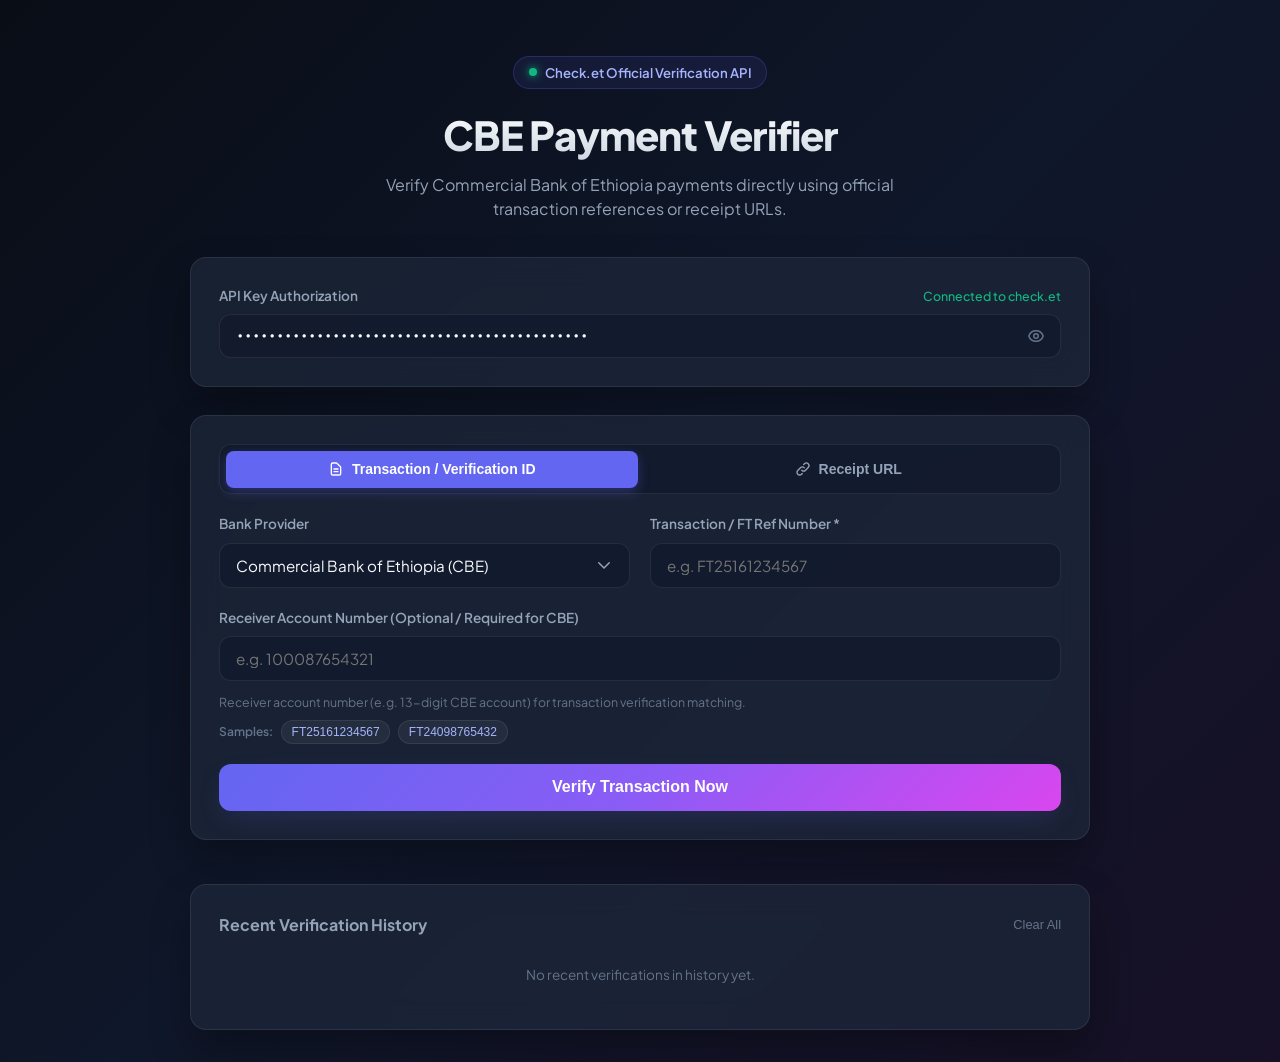
==== index.html @ 71989933 "Add files via upload" ====
<!DOCTYPE html>
<html lang="en">
<head>
  <meta charset="UTF-8">
  <meta name="viewport" content="width=device-width, initial-scale=1.0">
  <title>Check.et Payment Verifier | Commercial Bank of Ethiopia</title>
  <meta name="description" content="Verify Ethiopian Bank payment transactions and receipts using the official Check.et API.">
  <link rel="preconnect" href="https://fonts.googleapis.com">
  <link rel="preconnect" href="https://fonts.gstatic.com" crossorigin>
  <link href="https://fonts.googleapis.com/css2?family=Plus+Jakarta+Sans:wght@300;400;500;600;700;800&family=JetBrains+Mono:wght@400;500;600&display=swap" rel="stylesheet">
  
  <style>
    :root {
      --bg-gradient: linear-gradient(135deg, #090d16 0%, #0f172a 50%, #171026 100%);
      --card-bg: rgba(30, 41, 59, 0.7);
      --card-border: rgba(255, 255, 255, 0.08);
      --card-hover-border: rgba(99, 102, 241, 0.3);
      --text-primary: #f8fafc;
      --text-secondary: #94a3b8;
      --text-muted: #64748b;
      --accent-primary: #6366f1;
      --accent-secondary: #8b5cf6;
      --accent-gradient: linear-gradient(135deg, #6366f1 0%, #8b5cf6 50%, #d946ef 100%);
      --success-bg: rgba(16, 185, 129, 0.12);
      --success-border: rgba(16, 185, 129, 0.3);
      --success-text: #10b981;
      --warning-bg: rgba(245, 158, 11, 0.12);
      --warning-border: rgba(245, 158, 11, 0.3);
      --warning-text: #f59e0b;
      --danger-bg: rgba(239, 68, 68, 0.12);
      --danger-border: rgba(239, 68, 68, 0.3);
      --danger-text: #ef4444;
      --radius-lg: 16px;
      --radius-md: 12px;
      --radius-sm: 8px;
      --shadow-glow: 0 10px 30px -10px rgba(99, 102, 241, 0.25);
    }

    * {
      box-sizing: border-box;
      margin: 0;
      padding: 0;
    }

    body {
      font-family: 'Plus Jakarta Sans', -apple-system, BlinkMacSystemFont, sans-serif;
      background: var(--bg-gradient);
      color: var(--text-primary);
      min-height: 100vh;
      display: flex;
      flex-direction: column;
      align-items: center;
      padding: 2rem 1rem;
      line-height: 1.5;
    }

    .container {
      width: 100%;
      max-width: 900px;
      margin: 0 auto;
      display: flex;
      flex-direction: column;
      gap: 1.75rem;
    }

    /* Header */
    .header {
      text-align: center;
      padding: 1.5rem 0 0.5rem;
    }

    .brand-badge {
      display: inline-flex;
      align-items: center;
      gap: 0.5rem;
      padding: 0.35rem 0.9rem;
      background: rgba(99, 102, 241, 0.1);
      border: 1px solid rgba(99, 102, 241, 0.25);
      border-radius: 9999px;
      font-size: 0.825rem;
      font-weight: 600;
      color: #a5b4fc;
      margin-bottom: 1rem;
    }

    .brand-badge .dot {
      width: 8px;
      height: 8px;
      background: #10b981;
      border-radius: 50%;
      box-shadow: 0 0 8px #10b981;
    }

    .header h1 {
      font-size: 2.5rem;
      font-weight: 800;
      letter-spacing: -0.02em;
      background: linear-gradient(180deg, #ffffff 0%, #cbd5e1 100%);
      -webkit-background-clip: text;
      -webkit-text-fill-color: transparent;
      margin-bottom: 0.5rem;
    }

    .header p {
      color: var(--text-secondary);
      font-size: 1rem;
      max-width: 580px;
      margin: 0 auto;
    }

    /* Cards */
    .glass-card {
      background: var(--card-bg);
      backdrop-filter: blur(16px);
      -webkit-backdrop-filter: blur(16px);
      border: 1px solid var(--card-border);
      border-radius: var(--radius-lg);
      padding: 1.75rem;
      box-shadow: 0 20px 40px rgba(0, 0, 0, 0.3);
      transition: border-color 0.25s ease, box-shadow 0.25s ease;
    }

    /* API Key Config Bar */
    .api-bar {
      display: flex;
      flex-direction: column;
      gap: 0.5rem;
    }

    .api-bar label {
      font-size: 0.85rem;
      font-weight: 600;
      color: var(--text-secondary);
      display: flex;
      justify-content: space-between;
      align-items: center;
    }

    .input-wrapper {
      position: relative;
      display: flex;
      align-items: center;
    }

    .input-wrapper input {
      width: 100%;
      background: rgba(15, 23, 42, 0.6);
      border: 1px solid var(--card-border);
      border-radius: var(--radius-md);
      padding: 0.75rem 1rem;
      padding-right: 2.75rem;
      color: var(--text-primary);
      font-family: 'JetBrains Mono', monospace;
      font-size: 0.875rem;
      outline: none;
      transition: all 0.2s ease;
    }

    .input-wrapper input:focus {
      border-color: var(--accent-primary);
      box-shadow: 0 0 0 3px rgba(99, 102, 241, 0.15);
    }

    .toggle-btn {
      position: absolute;
      right: 0.75rem;
      background: none;
      border: none;
      color: var(--text-muted);
      cursor: pointer;
      padding: 0.25rem;
      display: flex;
      align-items: center;
      justify-content: center;
      transition: color 0.2s ease;
    }

    .toggle-btn:hover {
      color: var(--text-primary);
    }

    /* Tabs */
    .tabs-nav {
      display: flex;
      background: rgba(15, 23, 42, 0.6);
      padding: 0.35rem;
      border-radius: var(--radius-md);
      border: 1px solid var(--card-border);
      gap: 0.25rem;
      margin-bottom: 1.25rem;
    }

    .tab-btn {
      flex: 1;
      padding: 0.65rem 1rem;
      border: none;
      background: transparent;
      color: var(--text-secondary);
      font-weight: 600;
      font-size: 0.875rem;
      border-radius: var(--radius-sm);
      cursor: pointer;
      transition: all 0.2s ease;
      display: flex;
      align-items: center;
      justify-content: center;
      gap: 0.5rem;
    }

    .tab-btn.active {
      background: var(--accent-primary);
      color: #ffffff;
      box-shadow: 0 4px 12px rgba(99, 102, 241, 0.3);
    }

    /* Form Inputs */
    .form-grid {
      display: grid;
      grid-template-columns: 1fr 1fr;
      gap: 1.25rem;
    }

    @media (max-width: 640px) {
      .form-grid {
        grid-template-columns: 1fr;
      }
    }

    .form-group {
      display: flex;
      flex-direction: column;
      gap: 0.5rem;
    }

    .form-group.full-width {
      grid-column: 1 / -1;
    }

    .form-group label {
      font-size: 0.85rem;
      font-weight: 600;
      color: var(--text-secondary);
    }

    .form-control {
      width: 100%;
      background: rgba(15, 23, 42, 0.6);
      border: 1px solid var(--card-border);
      border-radius: var(--radius-md);
      padding: 0.75rem 1rem;
      color: var(--text-primary);
      font-family: inherit;
      font-size: 0.95rem;
      outline: none;
      transition: all 0.2s ease;
    }

    .form-control:focus {
      border-color: var(--accent-primary);
      box-shadow: 0 0 0 3px rgba(99, 102, 241, 0.15);
    }

    select.form-control {
      appearance: none;
      background-image: url("data:image/svg+xml,%3Csvg xmlns='http://www.w3.org/2000/svg' fill='none' viewBox='0 0 24 24' stroke='%2394a3b8'%3E%3Cpath stroke-linecap='round' stroke-linejoin='round' stroke-width='2' d='M19 9l-7 7-7-7'%3E%3C/path%3E%3C/svg%3E");
      background-repeat: no-repeat;
      background-position: right 1rem center;
      background-size: 1.1rem;
      padding-right: 2.5rem;
    }

    .hint-text {
      font-size: 0.775rem;
      color: var(--text-muted);
      margin-top: 0.25rem;
    }

    .quick-samples {
      display: flex;
      align-items: center;
      gap: 0.5rem;
      margin-top: 0.5rem;
      flex-wrap: wrap;
    }

    .sample-chip {
      font-size: 0.75rem;
      padding: 0.25rem 0.6rem;
      background: rgba(255, 255, 255, 0.05);
      border: 1px solid var(--card-border);
      border-radius: 9999px;
      color: #a5b4fc;
      cursor: pointer;
      transition: all 0.2s ease;
    }

    .sample-chip:hover {
      background: rgba(99, 102, 241, 0.2);
      border-color: rgba(99, 102, 241, 0.4);
    }

    /* Primary Button */
    .btn-submit {
      margin-top: 1.25rem;
      width: 100%;
      padding: 0.9rem 1.5rem;
      background: var(--accent-gradient);
      border: none;
      border-radius: var(--radius-md);
      color: #ffffff;
      font-weight: 700;
      font-size: 1rem;
      cursor: pointer;
      box-shadow: var(--shadow-glow);
      transition: all 0.25s ease;
      display: flex;
      align-items: center;
      justify-content: center;
      gap: 0.6rem;
    }

    .btn-submit:hover {
      transform: translateY(-2px);
      box-shadow: 0 12px 35px -5px rgba(99, 102, 241, 0.4);
    }

    .btn-submit:active {
      transform: translateY(0);
    }

    .btn-submit:disabled {
      opacity: 0.6;
      cursor: not-allowed;
      transform: none;
    }

    /* Result Section */
    .result-section {
      display: none;
      animation: fadeIn 0.3s ease;
    }

    @keyframes fadeIn {
      from { opacity: 0; transform: translateY(10px); }
      to { opacity: 1; transform: translateY(0); }
    }

    .receipt-header {
      display: flex;
      justify-content: space-between;
      align-items: flex-start;
      padding-bottom: 1.25rem;
      border-bottom: 1px dashed var(--card-border);
      margin-bottom: 1.25rem;
    }

    .bank-info {
      display: flex;
      align-items: center;
      gap: 0.75rem;
    }

    .bank-icon {
      width: 44px;
      height: 44px;
      background: linear-gradient(135deg, #4f46e5, #7c3aed);
      border-radius: 12px;
      display: flex;
      align-items: center;
      justify-content: center;
      font-weight: 800;
      font-size: 1.1rem;
      color: #fff;
    }

    .bank-details h3 {
      font-size: 1.15rem;
      font-weight: 700;
      color: #fff;
    }

    .bank-details p {
      font-size: 0.8rem;
      color: var(--text-muted);
      font-family: 'JetBrains Mono', monospace;
    }

    .status-badge {
      display: inline-flex;
      align-items: center;
      gap: 0.4rem;
      padding: 0.4rem 0.85rem;
      border-radius: 9999px;
      font-size: 0.825rem;
      font-weight: 700;
      text-transform: uppercase;
      letter-spacing: 0.04em;
    }

    .status-badge.verified {
      background: var(--success-bg);
      border: 1px solid var(--success-border);
      color: var(--success-text);
    }

    .status-badge.duplicate {
      background: var(--warning-bg);
      border: 1px solid var(--warning-border);
      color: var(--warning-text);
    }

    .status-badge.failed {
      background: var(--danger-bg);
      border: 1px solid var(--danger-border);
      color: var(--danger-text);
    }

    .amount-display {
      background: rgba(15, 23, 42, 0.5);
      border: 1px solid var(--card-border);
      border-radius: var(--radius-md);
      padding: 1.25rem;
      text-align: center;
      margin-bottom: 1.5rem;
    }

    .amount-display label {
      font-size: 0.8rem;
      color: var(--text-muted);
      text-transform: uppercase;
      letter-spacing: 0.05em;
      font-weight: 600;
    }

    .amount-val {
      font-size: 2.4rem;
      font-weight: 800;
      color: #10b981;
      margin-top: 0.25rem;
    }

    .amount-val span {
      font-size: 1.2rem;
      font-weight: 600;
      color: var(--text-secondary);
      margin-left: 0.25rem;
    }

    /* Details Grid */
    .details-grid {
      display: grid;
      grid-template-columns: 1fr 1fr;
      gap: 1rem;
      margin-bottom: 1.5rem;
    }

    @media (max-width: 600px) {
      .details-grid {
        grid-template-columns: 1fr;
      }
    }

    .detail-item {
      background: rgba(15, 23, 42, 0.3);
      border: 1px solid rgba(255, 255, 255, 0.04);
      border-radius: var(--radius-sm);
      padding: 0.85rem;
    }

    .detail-item .label {
      font-size: 0.775rem;
      color: var(--text-muted);
      font-weight: 600;
      text-transform: uppercase;
      letter-spacing: 0.03em;

    }

    .detail-item .value {
      font-size: 0.95rem;
      font-weight: 600;
      color: var(--text-primary);
      margin-top: 0.2rem;
      word-break: break-all;
    }

    .detail-item .sub-value {
      font-size: 0.8rem;
      color: var(--text-secondary);
      font-family: 'JetBrains Mono', monospace;
    }

    /* Action bar for results */
    .result-actions {
      display: flex;
      gap: 0.75rem;
      flex-wrap: wrap;
    }

    .btn-secondary {
      flex: 1;
      padding: 0.65rem 1rem;
      background: rgba(255, 255, 255, 0.05);
      border: 1px solid var(--card-border);
      border-radius: var(--radius-md);
      color: var(--text-primary);
      font-weight: 600;
      font-size: 0.875rem;
      cursor: pointer;
      transition: all 0.2s ease;
      display: flex;
      align-items: center;
      justify-content: center;
      gap: 0.4rem;
    }

    .btn-secondary:hover {
      background: rgba(255, 255, 255, 0.1);
      border-color: rgba(255, 255, 255, 0.2);
    }

    /* JSON Drawer */
    .json-box {
      margin-top: 1rem;
      background: #090d16;
      border: 1px solid var(--card-border);
      border-radius: var(--radius-md);
      padding: 1rem;
      font-family: 'JetBrains Mono', monospace;
      font-size: 0.8rem;
      color: #38bdf8;
      max-height: 250px;
      overflow-y: auto;
      display: none;
    }

    /* Loading Spinner */
    .spinner {
      width: 20px;
      height: 20px;
      border: 3px solid rgba(255, 255, 255, 0.3);
      border-radius: 50%;
      border-top-color: #fff;
      animation: spin 0.8s linear infinite;
    }

    @keyframes spin {
      to { transform: rotate(360deg); }
    }

    /* History section */
    .history-section {
      margin-top: 1rem;
    }

    .history-title {
      font-size: 1rem;
      font-weight: 700;
      color: var(--text-secondary);
      margin-bottom: 0.75rem;
      display: flex;
      justify-content: space-between;
      align-items: center;
    }

    .history-list {
      display: flex;
      flex-direction: column;
      gap: 0.5rem;
    }

    .history-item {
      display: flex;
      justify-content: space-between;
      align-items: center;
      background: rgba(15, 23, 42, 0.4);
      border: 1px solid var(--card-border);
      border-radius: var(--radius-md);
      padding: 0.75rem 1rem;
      cursor: pointer;
      transition: all 0.2s ease;
    }

    .history-item:hover {
      background: rgba(30, 41, 59, 0.8);
      border-color: var(--card-hover-border);
    }

    .history-meta {
      display: flex;
      flex-direction: column;
    }

    .history-id {
      font-weight: 700;
      font-size: 0.9rem;
      color: var(--text-primary);
    }

    .history-sub {
      font-size: 0.75rem;
      color: var(--text-muted);
    }

    .history-amount {
      font-weight: 700;
      font-size: 0.95rem;
      color: #10b981;
    }

    /* Toast */
    .toast {
      position: fixed;
      bottom: 2rem;
      right: 2rem;
      background: #1e293b;
      border: 1px solid var(--accent-primary);
      color: #fff;
      padding: 0.85rem 1.25rem;
      border-radius: var(--radius-md);
      box-shadow: 0 10px 30px rgba(0,0,0,0.5);
      font-size: 0.875rem;
      font-weight: 600;
      z-index: 1000;
      display: none;
      animation: slideUp 0.3s ease;
    }

    @keyframes slideUp {
      from { opacity: 0; transform: translateY(20px); }
      to { opacity: 1; transform: translateY(0); }
    }
  </style>
</head>
<body>

  <div class="container">
    
    <!-- Header -->
    <header class="header">
      <div class="brand-badge">
        <span class="dot"></span> Check.et Official Verification API
      </div>
      <h1>CBE Payment Verifier</h1>
      <p>Verify Commercial Bank of Ethiopia payments directly using official transaction references or receipt URLs.</p>
    </header>

    <!-- API Config Card -->
    <div class="glass-card">
      <div class="api-bar">
        <label for="apiKeyInput">
          <span>API Key Authorization</span>
          <span style="color: #10b981; font-weight: 500; font-size: 0.775rem;">Connected to check.et</span>
        </label>
        <div class="input-wrapper">
          <input type="password" id="apiKeyInput" value="chk_WCKdCOPQXmDq69f31fTdWJHJl5TujRZKqvzHLqxQ" placeholder="chk_..." autocomplete="off">
          <button type="button" class="toggle-btn" id="toggleApiKey" title="Toggle visibility">
            <svg width="18" height="18" fill="none" stroke="currentColor" viewBox="0 0 24 24">
              <path stroke-linecap="round" stroke-linejoin="round" stroke-width="2" d="M15 12a3 3 0 11-6 0 3 3 0 016 0z" />
              <path stroke-linecap="round" stroke-linejoin="round" stroke-width="2" d="M2.458 12C3.732 7.943 7.523 5 12 5c4.478 0 8.268 2.943 9.542 7-1.274 4.057-5.064 7-9.542 7-4.477 0-8.268-2.943-9.542-7z" />
            </svg>
          </button>
        </div>
      </div>
    </div>

    <!-- Main Form Card -->
    <div class="glass-card">
      <!-- Tabs -->
      <div class="tabs-nav">
        <button type="button" class="tab-btn active" id="tabTxn" onclick="switchTab('txn')">
          <svg width="16" height="16" fill="none" stroke="currentColor" viewBox="0 0 24 24"><path stroke-linecap="round" stroke-linejoin="round" stroke-width="2" d="M9 12h6m-6 4h6m2 5H7a2 2 0 01-2-2V5a2 2 0 012-2h5.586a1 1 0 01.707.293l5.414 5.414a1 1 0 01.293.707V19a2 2 0 01-2 2z"/></svg>
          Transaction / Verification ID
        </button>
        <button type="button" class="tab-btn" id="tabUrl" onclick="switchTab('url')">
          <svg width="16" height="16" fill="none" stroke="currentColor" viewBox="0 0 24 24"><path stroke-linecap="round" stroke-linejoin="round" stroke-width="2" d="M13.828 10.172a4 4 0 00-5.656 0l-4 4a4 4 0 105.656 5.656l1.102-1.101m-.758-4.899a4 4 0 005.656 0l4-4a4 4 0 00-5.656-5.656l-1.1 1.1"/></svg>
          Receipt URL
        </button>
      </div>

      <form id="verifyForm" onsubmit="handleVerify(event)">
        <div class="form-grid">
          
          <!-- Bank Select -->
          <div class="form-group">
            <label for="bankSelect">Bank Provider</label>
            <select id="bankSelect" class="form-control">
              <option value="cbe" selected>Commercial Bank of Ethiopia (CBE)</option>
              <option value="amhara">Amhara Bank</option>
              <option value="telebirr">Telebirr</option>
              <option value="dashen">Dashen Bank</option>
              <option value="awash">Awash Bank</option>
              <option value="boa">Bank of Abyssinia (BOA)</option>
              <option value="zemen">Zemen Bank</option>
              <option value="cbebirr">CBE Birr</option>
              <option value="mpesa">M-Pesa Ethiopia</option>
              <option value="siinqee">Siinqee Bank</option>
            </select>
          </div>

          <!-- Transaction Number Input (for Txn Mode) -->
          <div id="txnFieldsGroup" class="form-group">
            <label for="txnInput">Transaction / FT Ref Number *</label>
            <input type="text" id="txnInput" class="form-control" placeholder="e.g. FT25161234567" required>
          </div>

          <!-- Receipt URL Input (for URL Mode) -->
          <div id="urlFieldsGroup" class="form-group" style="display: none;">
            <label for="urlInput">Receipt URL *</label>
            <input type="url" id="urlInput" class="form-control" placeholder="https://cbe.com.et/receipt/...">
            <div class="hint-text">Paste the full receipt web URL shared from mobile banking app.</div>
          </div>

          <!-- Receiver Account Input (Available for both Txn and URL modes) -->
          <div class="form-group full-width">
            <label for="accountInput">Receiver Account Number (Optional / Required for CBE)</label>
            <input type="text" id="accountInput" class="form-control" placeholder="e.g. 100087654321">
            <div class="hint-text">Receiver account number (e.g. 13-digit CBE account) for transaction verification matching.</div>
          </div>

        </div>

        <!-- Sample Loaders -->
        <div class="quick-samples">
          <span style="font-size:0.75rem; color: var(--text-muted); font-weight: 600;">Samples:</span>
          <button type="button" class="sample-chip" onclick="fillSample('FT25161234567', '1000876543218')">FT25161234567</button>
          <button type="button" class="sample-chip" onclick="fillSample('FT24098765432', '1000123456789')">FT24098765432</button>
        </div>

        <!-- Submit Button -->
        <button type="submit" class="btn-submit" id="btnSubmit">
          <span id="btnText">Verify Transaction Now</span>
          <div class="spinner" id="btnSpinner" style="display: none;"></div>
        </button>
      </form>
    </div>

    <!-- Results Section -->
    <div class="glass-card result-section" id="resultCard">
      <div class="receipt-header">
        <div class="bank-info">
          <div class="bank-icon" id="resBankIcon">CBE</div>
          <div class="bank-details">
            <h3 id="resBankName">Commercial Bank of Ethiopia</h3>
            <p id="resTxnId">Ref: FT25161234567</p>
          </div>
        </div>
        <div class="status-badge verified" id="resStatusBadge">
          ✓ Verified
        </div>
      </div>

      <!-- Amount Banner -->
      <div class="amount-display">
        <label>Total Verified Amount</label>
        <div class="amount-val" id="resAmount">1,350.00 <span>ETB</span></div>
      </div>

      <!-- Detail Grid -->
      <div class="details-grid">
        <div class="detail-item">
          <div class="label">Payer Details</div>
          <div class="value" id="resPayerName">Hayat Ahmed</div>
          <div class="sub-value" id="resPayerAcc">Acc: 100012345678</div>
        </div>

        <div class="detail-item">
          <div class="label">Receiver Details</div>
          <div class="value" id="resReceiverName">Abebe Bekele</div>
          <div class="sub-value" id="resReceiverAcc">Acc: 100087654321</div>
        </div>

        <div class="detail-item">
          <div class="label">Transaction Date</div>
          <div class="value" id="resDate">June 10, 2025 - 02:30 PM</div>
          <div class="sub-value" id="resMethod">Method: Official API</div>
        </div>

        <div class="detail-item">
          <div class="label">Description / Note</div>
          <div class="value" id="resDescription">Payment for invoice #1042</div>
        </div>
      </div>

      <!-- Actions -->
      <div class="result-actions">
        <button type="button" class="btn-secondary" onclick="copyReceiptSummary()">
          <svg width="16" height="16" fill="none" stroke="currentColor" viewBox="0 0 24 24"><path stroke-linecap="round" stroke-linejoin="round" stroke-width="2" d="M8 16H6a2 2 0 01-2-2V6a2 2 0 012-2h8a2 2 0 012 2v2m-6 12h8a2 2 0 002-2v-8a2 2 0 00-2-2h-8a2 2 0 00-2 2v8a2 2 0 002 2z"/></svg>
          Copy Summary
        </button>
        <button type="button" class="btn-secondary" onclick="toggleJsonView()">
          <svg width="16" height="16" fill="none" stroke="currentColor" viewBox="0 0 24 24"><path stroke-linecap="round" stroke-linejoin="round" stroke-width="2" d="M10 20l4-16m4 4l4 4-4 4M6 16l-4-4 4-4"/></svg>
          View Raw JSON
        </button>
        <button type="button" class="btn-secondary" onclick="window.print()">
          <svg width="16" height="16" fill="none" stroke="currentColor" viewBox="0 0 24 24"><path stroke-linecap="round" stroke-linejoin="round" stroke-width="2" d="M17 17h2a2 2 0 002-2v-4a2 2 0 00-2-2H5a2 2 0 00-2 2v4a2 2 0 002 2h2m2 4h6a2 2 0 002-2v-4a2 2 0 00-2-2H9a2 2 0 00-2 2v4a2 2 0 002 2zm8-12V5a2 2 0 00-2-2H9a2 2 0 00-2 2v4h10z"/></svg>
          Print Receipt
        </button>
      </div>

      <!-- Raw JSON Box -->
      <pre class="json-box" id="jsonBox"></pre>
    </div>

    <!-- Verification History Card -->
    <div class="glass-card history-section" id="historyCard">
      <div class="history-title">
        <span>Recent Verification History</span>
        <button type="button" style="background:none; border:none; color:var(--text-muted); cursor:pointer; font-size:0.8rem;" onclick="clearHistory()">Clear All</button>
      </div>
      <div class="history-list" id="historyList">
        <div style="font-size:0.85rem; color:var(--text-muted); text-align:center; padding:1rem 0;">No recent verifications in history yet.</div>
      </div>
    </div>

  </div>

  <div class="toast" id="toast">Notification text</div>

  <script>
    let activeTab = 'txn';
    let currentResponseData = null;
    let verificationHistory = JSON.parse(localStorage.getItem('check_et_history') || '[]');

    // Initialize UI
    document.addEventListener('DOMContentLoaded', () => {
      renderHistory();
      
      // API Key Toggle
      const apiKeyInput = document.getElementById('apiKeyInput');
      const toggleApiKey = document.getElementById('toggleApiKey');
      toggleApiKey.addEventListener('click', () => {
        if (apiKeyInput.type === 'password') {
          apiKeyInput.type = 'text';
        } else {
          apiKeyInput.type = 'password';
        }
      });
    });

    function switchTab(tab) {
      activeTab = tab;
      const tabTxn = document.getElementById('tabTxn');
      const tabUrl = document.getElementById('tabUrl');
      const txnGroup = document.getElementById('txnFieldsGroup');
      const urlGroup = document.getElementById('urlFieldsGroup');
      const txnInput = document.getElementById('txnInput');
      const urlInput = document.getElementById('urlInput');

      if (tab === 'txn') {
        tabTxn.classList.add('active');
        tabUrl.classList.remove('active');
        txnGroup.style.display = 'flex';
        urlGroup.style.display = 'none';
        txnInput.required = true;
        urlInput.required = false;
      } else {
        tabUrl.classList.add('active');
        tabTxn.classList.remove('active');
        txnGroup.style.display = 'none';
        urlGroup.style.display = 'flex';
        txnInput.required = false;
        urlInput.required = true;
      }
    }

    function fillSample(ftNumber, accNumber) {
      switchTab('txn');
      document.getElementById('txnInput').value = ftNumber;
      if (accNumber) {
        document.getElementById('accountInput').value = accNumber;
      }
      showToast('Sample data pre-filled!');
    }

    async function handleVerify(e) {
      e.preventDefault();

      const apiKey = document.getElementById('apiKeyInput').value.trim();
      const bank = document.getElementById('bankSelect').value;
      const accNum = document.getElementById('accountInput').value.trim();
      
      if (!apiKey) {
        showToast('Please enter your Check.et API Key!');
        return;
      }

      // Build payload based on active tab
      const payload = { bank };

      if (activeTab === 'txn') {
        const txnNum = document.getElementById('txnInput').value.trim();
        if (!txnNum) {
          showToast('Please enter a Transaction Number / FT Ref!');
          return;
        }
        payload.transaction_number = txnNum;
      } else {
        const receiptUrl = document.getElementById('urlInput').value.trim();
        if (!receiptUrl) {
          showToast('Please enter a valid Receipt URL!');
          return;
        }
        payload.receipt_url = receiptUrl;
      }

      // Receiver account option passed for both Txn and Receipt URL modes
      if (accNum) {
        payload.account_number = accNum;
      }

      setLoading(true);

      // Endpoint: Use local python proxy /api/verify if running on http server, or direct API if file://
      const endpoint = window.location.protocol.startsWith('http') 
        ? '/api/verify' 
        : 'https://api.check.et/api/v1/verify';

      try {
        const response = await fetch(endpoint, {
          method: 'POST',
          headers: {
            'Authorization': `Bearer ${apiKey}`,
            'Content-Type': 'application/json'
          },
          body: JSON.stringify(payload)
        });

        const data = await response.json();
        currentResponseData = data;

        if (response.ok && data.success !== false) {
          displayResult(data);
          saveToHistory(data, payload);
          showToast('Verification Successful!');
        } else {
          handleApiError(data, response.status);
        }

      } catch (err) {
        console.error('Fetch Error:', err);
        // Display graceful error state or fallback preview if network/CORS blocks client request directly
        handleNetworkError(err, payload);
      } finally {
        setLoading(false);
      }
    }

    function displayResult(res) {
      const card = document.getElementById('resultCard');
      card.style.display = 'block';

      const data = res.data || {};
      const receipt = data.receipt || {};

      // Bank Name
      const bankNames = {
        cbe: 'Commercial Bank of Ethiopia',
        amhara: 'Amhara Bank',
        telebirr: 'Telebirr',
        dashen: 'Dashen Bank',
        awash: 'Awash Bank',
        boa: 'Bank of Abyssinia',
        zemen: 'Zemen Bank',
        cbebirr: 'CBE Birr',
        mpesa: 'M-Pesa Ethiopia',
        siinqee: 'Siinqee Bank'
      };

      const bankKey = data.bank || document.getElementById('bankSelect').value;
      document.getElementById('resBankName').textContent = data.bank_name || bankNames[bankKey] || 'Bank Payment';
      document.getElementById('resBankIcon').textContent = bankKey.toUpperCase().slice(0, 3);
      
      const txnId = data.verification_id || data.transaction_number || receipt.transaction_number || 'N/A';
      document.getElementById('resTxnId').textContent = `Ref: ${txnId}`;

      // Status Badge
      const badge = document.getElementById('resStatusBadge');
      if (res.duplicate) {
        badge.className = 'status-badge duplicate';
        badge.textContent = '⚠ Duplicate Payment';
      } else if (res.exists === false || receipt.status === 'failed') {
        badge.className = 'status-badge failed';
        badge.textContent = '✕ Unverified / Failed';
      } else {
        badge.className = 'status-badge verified';
        badge.textContent = '✓ Verified & Completed';
      }

      // Amount
      const amt = receipt.amount !== undefined ? Number(receipt.amount).toLocaleString('en-US', { minimumFractionDigits: 2 }) : '0.00';
      const currency = receipt.currency || 'ETB';
      document.getElementById('resAmount').innerHTML = `${amt} <span>${currency}</span>`;

      // Details
      document.getElementById('resPayerName').textContent = receipt.payer_name || 'N/A';
      document.getElementById('resPayerAcc').textContent = receipt.payer_account ? `Acc: ${receipt.payer_account}` : 'Acc: N/A';

      document.getElementById('resReceiverName').textContent = receipt.receiver_name || 'N/A';
      document.getElementById('resReceiverAcc').textContent = receipt.receiver_account ? `Acc: ${receipt.receiver_account}` : 'Acc: N/A';

      const txDate = receipt.transaction_date ? new Date(receipt.transaction_date).toLocaleString('en-US', {
        dateStyle: 'medium',
        timeStyle: 'short'
      }) : 'N/A';
      document.getElementById('resDate').textContent = txDate;
      document.getElementById('resMethod').textContent = `Method: ${data.verification_method || 'Official API'}`;

      document.getElementById('resDescription').textContent = receipt.description || 'No payment note attached';

      // JSON
      document.getElementById('jsonBox').textContent = JSON.stringify(res, null, 2);

      // Scroll into view smooth
      card.scrollIntoView({ behavior: 'smooth', block: 'nearest' });
    }

    function handleApiError(data, status) {
      const card = document.getElementById('resultCard');
      card.style.display = 'block';

      const bankNames = {
        cbe: 'Commercial Bank of Ethiopia',
        amhara: 'Amhara Bank',
        telebirr: 'Telebirr',
        dashen: 'Dashen Bank',
        awash: 'Awash Bank',
        boa: 'Bank of Abyssinia',
        zemen: 'Zemen Bank',
        cbebirr: 'CBE Birr',
        mpesa: 'M-Pesa Ethiopia',
        siinqee: 'Siinqee Bank'
      };
      const bankKey = document.getElementById('bankSelect').value;
      document.getElementById('resBankName').textContent = bankNames[bankKey] || 'Bank Payment';
      document.getElementById('resBankIcon').textContent = bankKey.toUpperCase().slice(0, 3);

      const badge = document.getElementById('resStatusBadge');
      badge.className = 'status-badge failed';
      badge.textContent = `✕ Error (${status})`;

      document.getElementById('resAmount').innerHTML = `0.00 <span>ETB</span>`;
      document.getElementById('resTxnId').textContent = `Status Code: ${status}`;
      document.getElementById('resPayerName').textContent = data.message || 'Verification Failed';
      document.getElementById('resPayerAcc').textContent = 'Please verify the transaction ID or API Key.';

      document.getElementById('jsonBox').textContent = JSON.stringify(data, null, 2);
      showToast(`Verification Failed: ${data.message || 'Invalid Request'}`);
    }

    function handleNetworkError(err, payload) {
      showToast('API Request Error or CORS limitation.');

      const bankNames = {
        cbe: 'Commercial Bank of Ethiopia',
        amhara: 'Amhara Bank',
        telebirr: 'Telebirr',
        dashen: 'Dashen Bank',
        awash: 'Awash Bank',
        boa: 'Bank of Abyssinia',
        zemen: 'Zemen Bank',
        cbebirr: 'CBE Birr',
        mpesa: 'M-Pesa Ethiopia',
        siinqee: 'Siinqee Bank'
      };

      // Mock structure display for user clarity if CORS blocks browser directly
      const mockResult = {
        success: false,
        exists: false,
        message: err.message || "Failed to fetch from Check.et API (Possible CORS or Network Issue).",
        data: {
          bank: payload.bank,
          bank_name: bankNames[payload.bank] || "Bank Payment",
          transaction_number: payload.transaction_number || "N/A",
          receipt: {
            status: "error",
            amount: 0,
            currency: "ETB",
            description: "Direct client-side request was blocked or failed. Consider proxying through a backend if browser CORS is active."
          }
        }
      };

      displayResult(mockResult);
    }

    function setLoading(isLoading) {
      const btn = document.getElementById('btnSubmit');
      const text = document.getElementById('btnText');
      const spinner = document.getElementById('btnSpinner');

      if (isLoading) {
        btn.disabled = true;
        text.textContent = 'Verifying with Check.et...';
        spinner.style.display = 'block';
      } else {
        btn.disabled = false;
        text.textContent = 'Verify Transaction Now';
        spinner.style.display = 'none';
      }
    }

    function toggleJsonView() {
      const box = document.getElementById('jsonBox');
      if (box.style.display === 'block') {
        box.style.display = 'none';
      } else {
        box.style.display = 'block';
      }
    }

    function copyReceiptSummary() {
      if (!currentResponseData) return;
      const r = currentResponseData.data?.receipt || {};
      const summary = `CBE Payment Receipt Summary:
Status: Verified
Txn Ref: ${currentResponseData.data?.transaction_number || 'N/A'}
Amount: ${r.amount || 0} ${r.currency || 'ETB'}
Payer: ${r.payer_name || 'N/A'} (${r.payer_account || 'N/A'})
Receiver: ${r.receiver_name || 'N/A'} (${r.receiver_account || 'N/A'})
Date: ${r.transaction_date || 'N/A'}`;

      navigator.clipboard.writeText(summary).then(() => {
        showToast('Receipt Summary copied to clipboard!');
      });
    }

    function saveToHistory(res, payload) {
      const receipt = res.data?.receipt || {};
      const item = {
        id: res.data?.transaction_number || payload.transaction_number || 'URL Check',
        bank: payload.bank.toUpperCase(),
        amount: receipt.amount || 0,
        currency: receipt.currency || 'ETB',
        date: new Date().toLocaleTimeString([], { hour: '2-digit', minute: '2-digit' }),
        fullData: res
      };

      verificationHistory.unshift(item);
      if (verificationHistory.length > 10) verificationHistory.pop();
      localStorage.setItem('check_et_history', JSON.stringify(verificationHistory));
      renderHistory();
    }

    function renderHistory() {
      const container = document.getElementById('historyList');
      if (!verificationHistory.length) {
        container.innerHTML = `<div style="font-size:0.85rem; color:var(--text-muted); text-align:center; padding:1rem 0;">No recent verifications in history yet.</div>`;
        return;
      }

      container.innerHTML = verificationHistory.map((item, idx) => `
        <div class="history-item" onclick="loadFromHistory(${idx})">
          <div class="history-meta">
            <div class="history-id">${item.bank} - ${item.id}</div>
            <div class="history-sub">Verified at ${item.date}</div>
          </div>
          <div class="history-amount">${Number(item.amount).toLocaleString()} ${item.currency}</div>
        </div>
      `).join('');
    }

    function loadFromHistory(index) {
      const item = verificationHistory[index];
      if (item && item.fullData) {
        currentResponseData = item.fullData;
        displayResult(item.fullData);
        showToast(`Loaded history item: ${item.id}`);
      }
    }

    function clearHistory() {
      verificationHistory = [];
      localStorage.removeItem('check_et_history');
      renderHistory();
      showToast('History cleared.');
    }

    function showToast(msg) {
      const toast = document.getElementById('toast');
      toast.textContent = msg;
      toast.style.display = 'block';
      setTimeout(() => {
        toast.style.display = 'none';
      }, 3000);
    }
  </script>
</body>
</html>
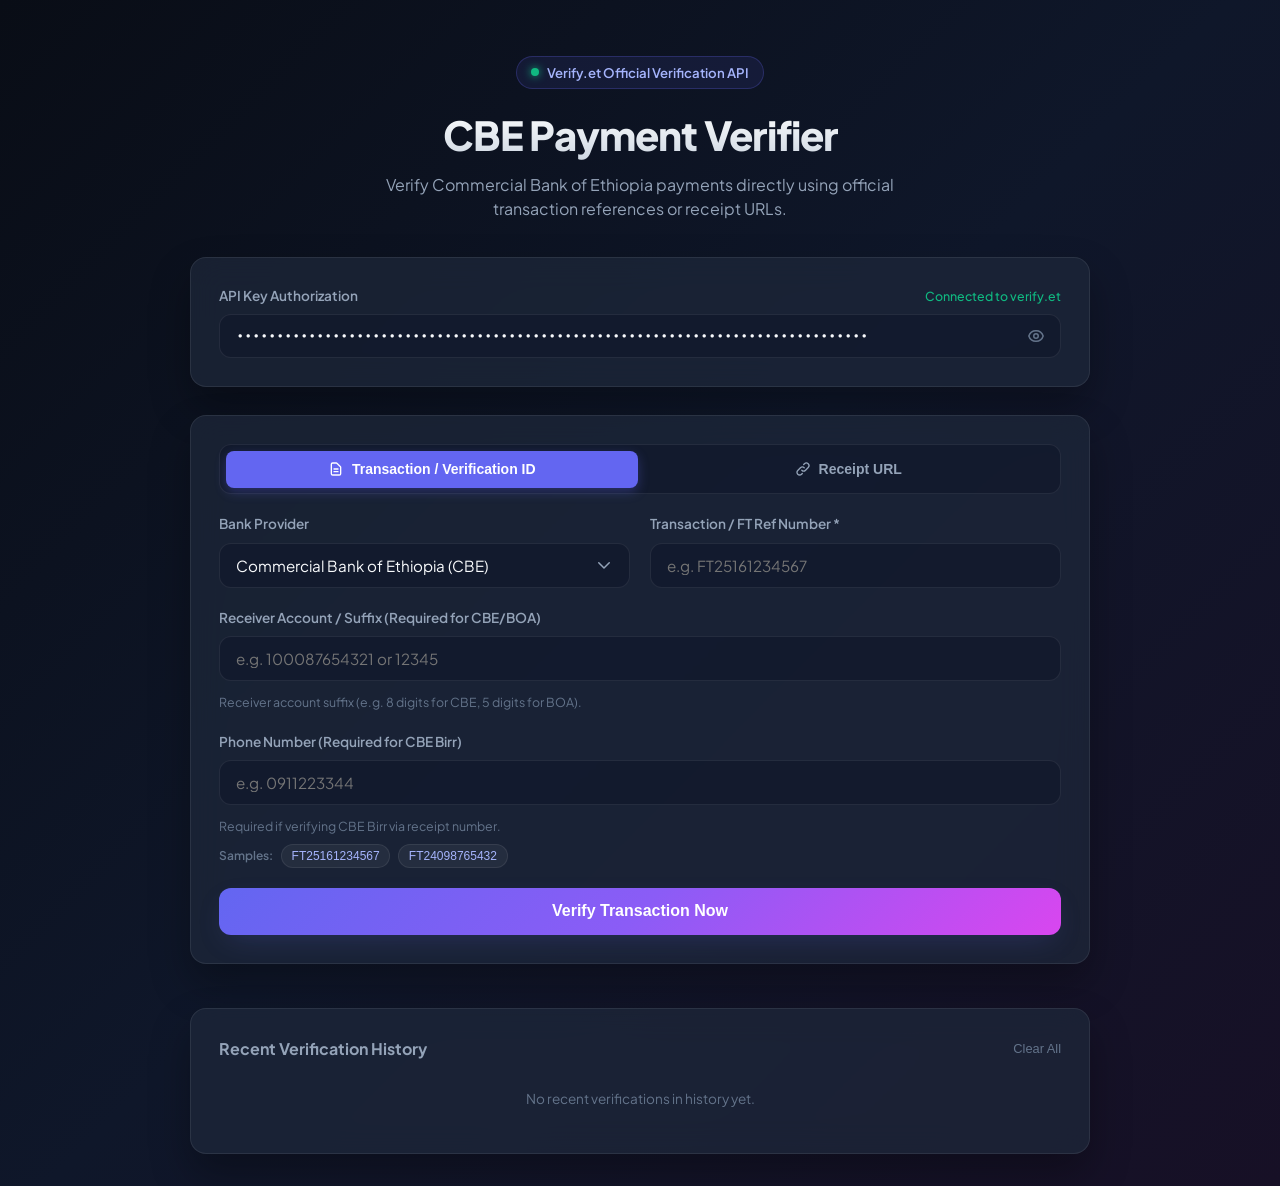
==== commit e0ce6892: "Add files via upload" ====
--- a/index.html
+++ b/index.html
@@ -3,8 +3,8 @@
 <head>
   <meta charset="UTF-8">
   <meta name="viewport" content="width=device-width, initial-scale=1.0">
-  <title>Check.et Payment Verifier | Commercial Bank of Ethiopia</title>
-  <meta name="description" content="Verify Ethiopian Bank payment transactions and receipts using the official Check.et API.">
+  <title>Verify.et Payment Verifier | Commercial Bank of Ethiopia</title>
+  <meta name="description" content="Verify Ethiopian Bank payment transactions and receipts using the official Verify.et API.">
   <link rel="preconnect" href="https://fonts.googleapis.com">
   <link rel="preconnect" href="https://fonts.gstatic.com" crossorigin>
   <link href="https://fonts.googleapis.com/css2?family=Plus+Jakarta+Sans:wght@300;400;500;600;700;800&family=JetBrains+Mono:wght@400;500;600&display=swap" rel="stylesheet">
@@ -639,7 +639,7 @@
     <!-- Header -->
     <header class="header">
       <div class="brand-badge">
-        <span class="dot"></span> Check.et Official Verification API
+        <span class="dot"></span> Verify.et Official Verification API
       </div>
       <h1>CBE Payment Verifier</h1>
       <p>Verify Commercial Bank of Ethiopia payments directly using official transaction references or receipt URLs.</p>
@@ -650,10 +650,10 @@
       <div class="api-bar">
         <label for="apiKeyInput">
           <span>API Key Authorization</span>
-          <span style="color: #10b981; font-weight: 500; font-size: 0.775rem;">Connected to check.et</span>
+          <span style="color: #10b981; font-weight: 500; font-size: 0.775rem;">Connected to verify.et</span>
         </label>
         <div class="input-wrapper">
-          <input type="password" id="apiKeyInput" value="chk_WCKdCOPQXmDq69f31fTdWJHJl5TujRZKqvzHLqxQ" placeholder="chk_..." autocomplete="off">
+          <input type="password" id="apiKeyInput" value="VERIFY_BANK_ET_zPNYhmxU7kRd2yBZrKE5C7MjsRlkHODag5Su9kvIcQOszijAVuO37sgqUVLnznGv" placeholder="VERIFY_BANK_ET_..." autocomplete="off">
           <button type="button" class="toggle-btn" id="toggleApiKey" title="Toggle visibility">
             <svg width="18" height="18" fill="none" stroke="currentColor" viewBox="0 0 24 24">
               <path stroke-linecap="round" stroke-linejoin="round" stroke-width="2" d="M15 12a3 3 0 11-6 0 3 3 0 016 0z" />
@@ -686,7 +686,6 @@
             <label for="bankSelect">Bank Provider</label>
             <select id="bankSelect" class="form-control">
               <option value="cbe" selected>Commercial Bank of Ethiopia (CBE)</option>
-              <option value="amhara">Amhara Bank</option>
               <option value="telebirr">Telebirr</option>
               <option value="dashen">Dashen Bank</option>
               <option value="awash">Awash Bank</option>
@@ -695,6 +694,7 @@
               <option value="cbebirr">CBE Birr</option>
               <option value="mpesa">M-Pesa Ethiopia</option>
               <option value="siinqee">Siinqee Bank</option>
+              <option value="kaafiebirr">KaafieBirr</option>
             </select>
           </div>
 
@@ -713,9 +713,16 @@
 
           <!-- Receiver Account Input (Available for both Txn and URL modes) -->
           <div class="form-group full-width">
-            <label for="accountInput">Receiver Account Number (Optional / Required for CBE)</label>
-            <input type="text" id="accountInput" class="form-control" placeholder="e.g. 100087654321">
-            <div class="hint-text">Receiver account number (e.g. 13-digit CBE account) for transaction verification matching.</div>
+            <label for="accountInput">Receiver Account / Suffix (Required for CBE/BOA)</label>
+            <input type="text" id="accountInput" class="form-control" placeholder="e.g. 100087654321 or 12345">
+            <div class="hint-text">Receiver account suffix (e.g. 8 digits for CBE, 5 digits for BOA).</div>
+          </div>
+
+          <!-- Phone Number Input (Available for CBE Birr) -->
+          <div class="form-group full-width">
+            <label for="phoneInput">Phone Number (Required for CBE Birr)</label>
+            <input type="text" id="phoneInput" class="form-control" placeholder="e.g. 0911223344">
+            <div class="hint-text">Required if verifying CBE Birr via receipt number.</div>
           </div>
 
         </div>
@@ -820,7 +827,7 @@
   <script>
     let activeTab = 'txn';
     let currentResponseData = null;
-    let verificationHistory = JSON.parse(localStorage.getItem('check_et_history') || '[]');
+    let verificationHistory = JSON.parse(localStorage.getItem('verify_et_history') || '[]');
 
     // Initialize UI
     document.addEventListener('DOMContentLoaded', () => {
@@ -881,7 +888,7 @@
       const accNum = document.getElementById('accountInput').value.trim();
       
       if (!apiKey) {
-        showToast('Please enter your Check.et API Key!');
+        showToast('Please enter your Verify.et API Key!');
         return;
       }
 
@@ -894,33 +901,43 @@
           showToast('Please enter a Transaction Number / FT Ref!');
           return;
         }
-        payload.transaction_number = txnNum;
+        payload.referenceNumber = txnNum;
+        payload.reference = txnNum;
       } else {
         const receiptUrl = document.getElementById('urlInput').value.trim();
         if (!receiptUrl) {
           showToast('Please enter a valid Receipt URL!');
           return;
         }
-        payload.receipt_url = receiptUrl;
+        payload.receiptUrl = receiptUrl;
       }
 
       // Receiver account option passed for both Txn and Receipt URL modes
       if (accNum) {
-        payload.account_number = accNum;
+        payload.accountSuffix = accNum;
+        payload.suffix = accNum;
+        payload.settlementAccount = accNum;
+      }
+      
+      const phoneNum = document.getElementById('phoneInput').value.trim();
+      if (phoneNum) {
+        payload.phoneNumber = phoneNum;
+        payload.phone = phoneNum;
       }
 
       setLoading(true);
 
-      // Endpoint: Use local python proxy /api/verify if running on http server, or direct API if file://
-      const endpoint = window.location.protocol.startsWith('http') 
+      const endpointParams = '?waitMs=5000';
+      const endpointUrl = window.location.protocol.startsWith('http') 
         ? '/api/verify' 
-        : 'https://api.check.et/api/v1/verify';
+        : 'https://verify.et/api/verify';
+      const endpoint = endpointUrl + endpointParams;
 
       try {
         const response = await fetch(endpoint, {
           method: 'POST',
           headers: {
-            'Authorization': `Bearer ${apiKey}`,
+            'x-api-key': apiKey,
             'Content-Type': 'application/json'
           },
           body: JSON.stringify(payload)
@@ -950,13 +967,12 @@
       const card = document.getElementById('resultCard');
       card.style.display = 'block';
 
-      const data = res.data || {};
-      const receipt = data.receipt || {};
+      const apiData = (res.data && Array.isArray(res.data) && res.data.length > 0) ? res.data[0] : (res.data || {});
+      const receipt = apiData;
 
       // Bank Name
       const bankNames = {
         cbe: 'Commercial Bank of Ethiopia',
-        amhara: 'Amhara Bank',
         telebirr: 'Telebirr',
         dashen: 'Dashen Bank',
         awash: 'Awash Bank',
@@ -964,22 +980,26 @@
         zemen: 'Zemen Bank',
         cbebirr: 'CBE Birr',
         mpesa: 'M-Pesa Ethiopia',
-        siinqee: 'Siinqee Bank'
+        siinqee: 'Siinqee Bank',
+        kaafiebirr: 'KaafieBirr'
       };
 
-      const bankKey = data.bank || document.getElementById('bankSelect').value;
-      document.getElementById('resBankName').textContent = data.bank_name || bankNames[bankKey] || 'Bank Payment';
+      const bankKey = apiData.bank || document.getElementById('bankSelect').value;
+      document.getElementById('resBankName').textContent = apiData.bank_name || bankNames[bankKey] || 'Bank Payment';
       document.getElementById('resBankIcon').textContent = bankKey.toUpperCase().slice(0, 3);
       
-      const txnId = data.verification_id || data.transaction_number || receipt.transaction_number || 'N/A';
+      const txnId = res.requestId || apiData.referenceNumber || apiData.transactionNumber || apiData.transaction_number || 'N/A';
       document.getElementById('resTxnId').textContent = `Ref: ${txnId}`;
 
       // Status Badge
+      const isVerified = res.verification?.verified || apiData.verified || false;
+      const statusValue = res.verification?.status || apiData.status;
+
       const badge = document.getElementById('resStatusBadge');
       if (res.duplicate) {
         badge.className = 'status-badge duplicate';
         badge.textContent = '⚠ Duplicate Payment';
-      } else if (res.exists === false || receipt.status === 'failed') {
+      } else if (statusValue === 'failed' || !isVerified) {
         badge.className = 'status-badge failed';
         badge.textContent = '✕ Unverified / Failed';
       } else {
@@ -993,18 +1013,19 @@
       document.getElementById('resAmount').innerHTML = `${amt} <span>${currency}</span>`;
 
       // Details
-      document.getElementById('resPayerName').textContent = receipt.payer_name || 'N/A';
-      document.getElementById('resPayerAcc').textContent = receipt.payer_account ? `Acc: ${receipt.payer_account}` : 'Acc: N/A';
-
-      document.getElementById('resReceiverName').textContent = receipt.receiver_name || 'N/A';
-      document.getElementById('resReceiverAcc').textContent = receipt.receiver_account ? `Acc: ${receipt.receiver_account}` : 'Acc: N/A';
-
-      const txDate = receipt.transaction_date ? new Date(receipt.transaction_date).toLocaleString('en-US', {
+      document.getElementById('resPayerName').textContent = receipt.senderName || receipt.payer_name || 'N/A';
+      document.getElementById('resPayerAcc').textContent = receipt.senderAccount || receipt.payer_account ? `Acc: ${receipt.senderAccount || receipt.payer_account}` : 'Acc: N/A';
+
+      document.getElementById('resReceiverName').textContent = receipt.receiverName || receipt.receiver_name || 'N/A';
+      document.getElementById('resReceiverAcc').textContent = receipt.receiverAccount || receipt.receiver_account ? `Acc: ${receipt.receiverAccount || receipt.receiver_account}` : 'Acc: N/A';
+
+      const timestamp = receipt.timestamp || receipt.transaction_date;
+      const txDate = timestamp ? new Date(timestamp).toLocaleString('en-US', {
         dateStyle: 'medium',
         timeStyle: 'short'
       }) : 'N/A';
       document.getElementById('resDate').textContent = txDate;
-      document.getElementById('resMethod').textContent = `Method: ${data.verification_method || 'Official API'}`;
+      document.getElementById('resMethod').textContent = `Method: ${res.verification_method || 'Official API'}`;
 
       document.getElementById('resDescription').textContent = receipt.description || 'No payment note attached';
 
@@ -1021,7 +1042,6 @@
 
       const bankNames = {
         cbe: 'Commercial Bank of Ethiopia',
-        amhara: 'Amhara Bank',
         telebirr: 'Telebirr',
         dashen: 'Dashen Bank',
         awash: 'Awash Bank',
@@ -1029,7 +1049,8 @@
         zemen: 'Zemen Bank',
         cbebirr: 'CBE Birr',
         mpesa: 'M-Pesa Ethiopia',
-        siinqee: 'Siinqee Bank'
+        siinqee: 'Siinqee Bank',
+        kaafiebirr: 'KaafieBirr'
       };
       const bankKey = document.getElementById('bankSelect').value;
       document.getElementById('resBankName').textContent = bankNames[bankKey] || 'Bank Payment';
@@ -1053,7 +1074,6 @@
 
       const bankNames = {
         cbe: 'Commercial Bank of Ethiopia',
-        amhara: 'Amhara Bank',
         telebirr: 'Telebirr',
         dashen: 'Dashen Bank',
         awash: 'Awash Bank',
@@ -1061,14 +1081,15 @@
         zemen: 'Zemen Bank',
         cbebirr: 'CBE Birr',
         mpesa: 'M-Pesa Ethiopia',
-        siinqee: 'Siinqee Bank'
+        siinqee: 'Siinqee Bank',
+        kaafiebirr: 'KaafieBirr'
       };
 
       // Mock structure display for user clarity if CORS blocks browser directly
       const mockResult = {
         success: false,
         exists: false,
-        message: err.message || "Failed to fetch from Check.et API (Possible CORS or Network Issue).",
+        message: err.message || "Failed to fetch from Verify.et API (Possible CORS or Network Issue).",
         data: {
           bank: payload.bank,
           bank_name: bankNames[payload.bank] || "Bank Payment",
@@ -1092,7 +1113,7 @@
 
       if (isLoading) {
         btn.disabled = true;
-        text.textContent = 'Verifying with Check.et...';
+        text.textContent = 'Verifying with Verify.et...';
         spinner.style.display = 'block';
       } else {
         btn.disabled = false;
@@ -1112,14 +1133,15 @@
 
     function copyReceiptSummary() {
       if (!currentResponseData) return;
-      const r = currentResponseData.data?.receipt || {};
+      const apiData = (currentResponseData.data && Array.isArray(currentResponseData.data) && currentResponseData.data.length > 0) ? currentResponseData.data[0] : (currentResponseData.data || {});
+      const r = apiData;
       const summary = `CBE Payment Receipt Summary:
 Status: Verified
-Txn Ref: ${currentResponseData.data?.transaction_number || 'N/A'}
+Txn Ref: ${currentResponseData.requestId || r.referenceNumber || r.transactionNumber || r.transaction_number || 'N/A'}
 Amount: ${r.amount || 0} ${r.currency || 'ETB'}
-Payer: ${r.payer_name || 'N/A'} (${r.payer_account || 'N/A'})
-Receiver: ${r.receiver_name || 'N/A'} (${r.receiver_account || 'N/A'})
-Date: ${r.transaction_date || 'N/A'}`;
+Payer: ${r.senderName || r.payer_name || 'N/A'} (${r.senderAccount || r.payer_account || 'N/A'})
+Receiver: ${r.receiverName || r.receiver_name || 'N/A'} (${r.receiverAccount || r.receiver_account || 'N/A'})
+Date: ${r.timestamp || r.transaction_date || 'N/A'}`;
 
       navigator.clipboard.writeText(summary).then(() => {
         showToast('Receipt Summary copied to clipboard!');
@@ -1127,9 +1149,10 @@
     }
 
     function saveToHistory(res, payload) {
-      const receipt = res.data?.receipt || {};
+      const apiData = (res.data && Array.isArray(res.data) && res.data.length > 0) ? res.data[0] : (res.data || {});
+      const receipt = apiData;
       const item = {
-        id: res.data?.transaction_number || payload.transaction_number || 'URL Check',
+        id: apiData.referenceNumber || apiData.transactionNumber || payload.referenceNumber || payload.reference || 'URL Check',
         bank: payload.bank.toUpperCase(),
         amount: receipt.amount || 0,
         currency: receipt.currency || 'ETB',
@@ -1139,7 +1162,7 @@
 
       verificationHistory.unshift(item);
       if (verificationHistory.length > 10) verificationHistory.pop();
-      localStorage.setItem('check_et_history', JSON.stringify(verificationHistory));
+      localStorage.setItem('verify_et_history', JSON.stringify(verificationHistory));
       renderHistory();
     }
 
@@ -1172,7 +1195,7 @@
 
     function clearHistory() {
       verificationHistory = [];
-      localStorage.removeItem('check_et_history');
+      localStorage.removeItem('verify_et_history');
       renderHistory();
       showToast('History cleared.');
     }
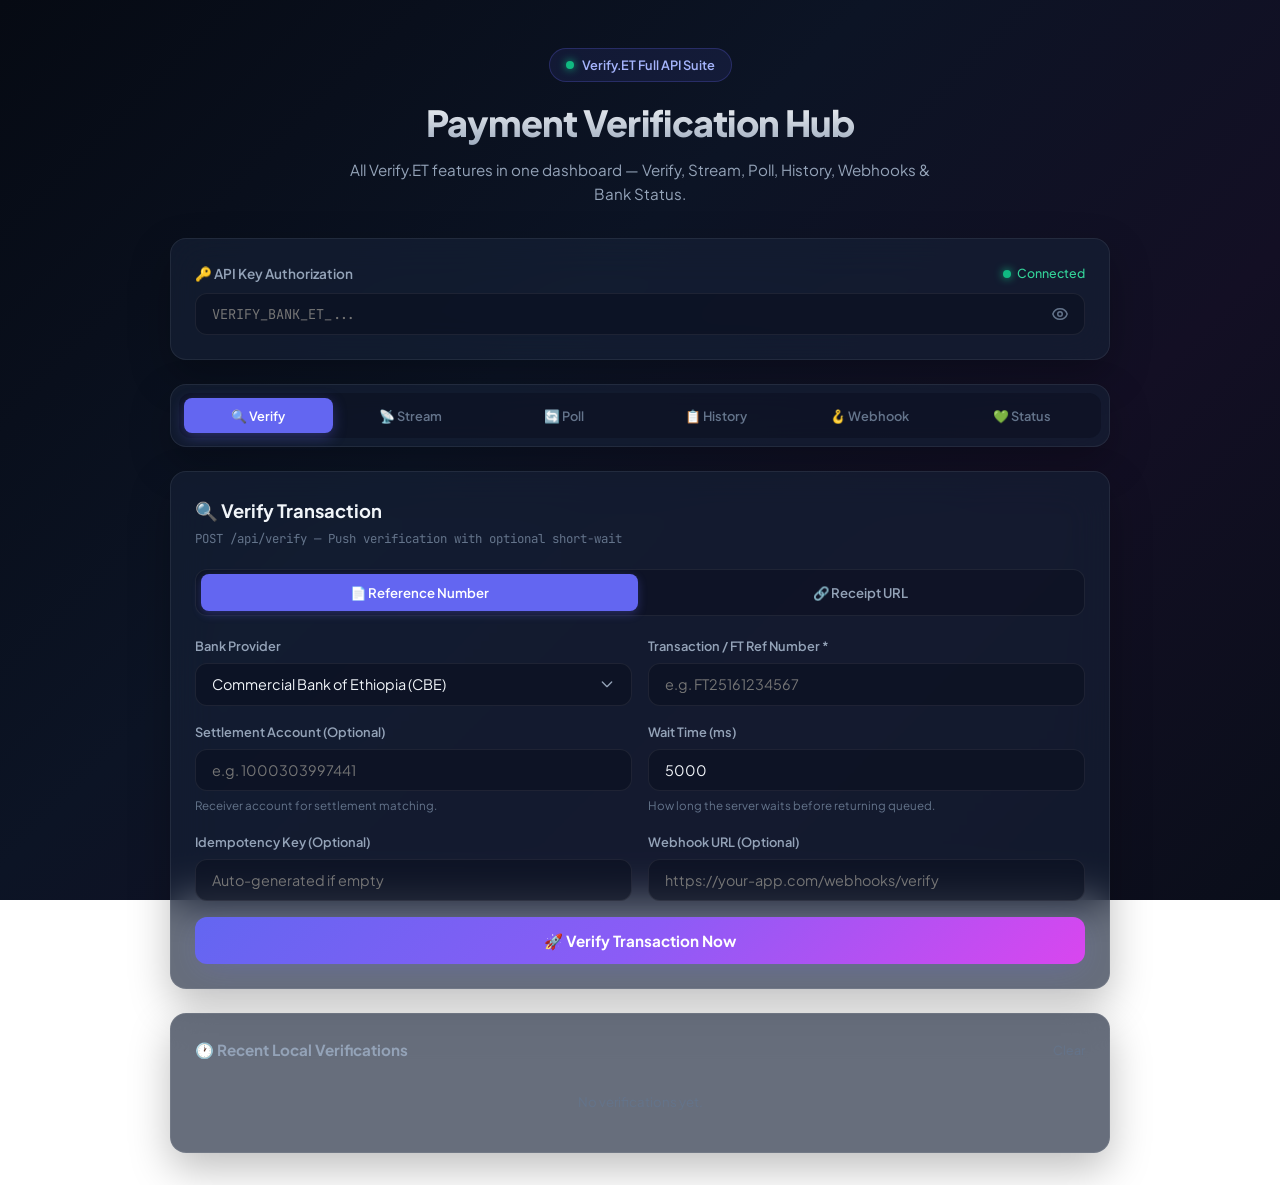
==== commit 4a901ba6: "Add files via upload" ====
--- a/index.html
+++ b/index.html
@@ -3,1211 +3,323 @@
 <head>
   <meta charset="UTF-8">
   <meta name="viewport" content="width=device-width, initial-scale=1.0">
-  <title>Verify.et Payment Verifier | Commercial Bank of Ethiopia</title>
-  <meta name="description" content="Verify Ethiopian Bank payment transactions and receipts using the official Verify.et API.">
+  <title>Verify.ET — Full Payment Verification Suite</title>
+  <meta name="description" content="Verify Ethiopian bank transactions with all Verify.ET features: Push, Pull/Stream, Polling, Webhooks, History & more.">
   <link rel="preconnect" href="https://fonts.googleapis.com">
   <link rel="preconnect" href="https://fonts.gstatic.com" crossorigin>
   <link href="https://fonts.googleapis.com/css2?family=Plus+Jakarta+Sans:wght@300;400;500;600;700;800&family=JetBrains+Mono:wght@400;500;600&display=swap" rel="stylesheet">
-  
-  <style>
-    :root {
-      --bg-gradient: linear-gradient(135deg, #090d16 0%, #0f172a 50%, #171026 100%);
-      --card-bg: rgba(30, 41, 59, 0.7);
-      --card-border: rgba(255, 255, 255, 0.08);
-      --card-hover-border: rgba(99, 102, 241, 0.3);
-      --text-primary: #f8fafc;
-      --text-secondary: #94a3b8;
-      --text-muted: #64748b;
-      --accent-primary: #6366f1;
-      --accent-secondary: #8b5cf6;
-      --accent-gradient: linear-gradient(135deg, #6366f1 0%, #8b5cf6 50%, #d946ef 100%);
-      --success-bg: rgba(16, 185, 129, 0.12);
-      --success-border: rgba(16, 185, 129, 0.3);
-      --success-text: #10b981;
-      --warning-bg: rgba(245, 158, 11, 0.12);
-      --warning-border: rgba(245, 158, 11, 0.3);
-      --warning-text: #f59e0b;
-      --danger-bg: rgba(239, 68, 68, 0.12);
-      --danger-border: rgba(239, 68, 68, 0.3);
-      --danger-text: #ef4444;
-      --radius-lg: 16px;
-      --radius-md: 12px;
-      --radius-sm: 8px;
-      --shadow-glow: 0 10px 30px -10px rgba(99, 102, 241, 0.25);
-    }
-
-    * {
-      box-sizing: border-box;
-      margin: 0;
-      padding: 0;
-    }
-
-    body {
-      font-family: 'Plus Jakarta Sans', -apple-system, BlinkMacSystemFont, sans-serif;
-      background: var(--bg-gradient);
-      color: var(--text-primary);
-      min-height: 100vh;
-      display: flex;
-      flex-direction: column;
-      align-items: center;
-      padding: 2rem 1rem;
-      line-height: 1.5;
-    }
-
-    .container {
-      width: 100%;
-      max-width: 900px;
-      margin: 0 auto;
-      display: flex;
-      flex-direction: column;
-      gap: 1.75rem;
-    }
-
-    /* Header */
-    .header {
-      text-align: center;
-      padding: 1.5rem 0 0.5rem;
-    }
-
-    .brand-badge {
-      display: inline-flex;
-      align-items: center;
-      gap: 0.5rem;
-      padding: 0.35rem 0.9rem;
-      background: rgba(99, 102, 241, 0.1);
-      border: 1px solid rgba(99, 102, 241, 0.25);
-      border-radius: 9999px;
-      font-size: 0.825rem;
-      font-weight: 600;
-      color: #a5b4fc;
-      margin-bottom: 1rem;
-    }
-
-    .brand-badge .dot {
-      width: 8px;
-      height: 8px;
-      background: #10b981;
-      border-radius: 50%;
-      box-shadow: 0 0 8px #10b981;
-    }
-
-    .header h1 {
-      font-size: 2.5rem;
-      font-weight: 800;
-      letter-spacing: -0.02em;
-      background: linear-gradient(180deg, #ffffff 0%, #cbd5e1 100%);
-      -webkit-background-clip: text;
-      -webkit-text-fill-color: transparent;
-      margin-bottom: 0.5rem;
-    }
-
-    .header p {
-      color: var(--text-secondary);
-      font-size: 1rem;
-      max-width: 580px;
-      margin: 0 auto;
-    }
-
-    /* Cards */
-    .glass-card {
-      background: var(--card-bg);
-      backdrop-filter: blur(16px);
-      -webkit-backdrop-filter: blur(16px);
-      border: 1px solid var(--card-border);
-      border-radius: var(--radius-lg);
-      padding: 1.75rem;
-      box-shadow: 0 20px 40px rgba(0, 0, 0, 0.3);
-      transition: border-color 0.25s ease, box-shadow 0.25s ease;
-    }
-
-    /* API Key Config Bar */
-    .api-bar {
-      display: flex;
-      flex-direction: column;
-      gap: 0.5rem;
-    }
-
-    .api-bar label {
-      font-size: 0.85rem;
-      font-weight: 600;
-      color: var(--text-secondary);
-      display: flex;
-      justify-content: space-between;
-      align-items: center;
-    }
-
-    .input-wrapper {
-      position: relative;
-      display: flex;
-      align-items: center;
-    }
-
-    .input-wrapper input {
-      width: 100%;
-      background: rgba(15, 23, 42, 0.6);
-      border: 1px solid var(--card-border);
-      border-radius: var(--radius-md);
-      padding: 0.75rem 1rem;
-      padding-right: 2.75rem;
-      color: var(--text-primary);
-      font-family: 'JetBrains Mono', monospace;
-      font-size: 0.875rem;
-      outline: none;
-      transition: all 0.2s ease;
-    }
-
-    .input-wrapper input:focus {
-      border-color: var(--accent-primary);
-      box-shadow: 0 0 0 3px rgba(99, 102, 241, 0.15);
-    }
-
-    .toggle-btn {
-      position: absolute;
-      right: 0.75rem;
-      background: none;
-      border: none;
-      color: var(--text-muted);
-      cursor: pointer;
-      padding: 0.25rem;
-      display: flex;
-      align-items: center;
-      justify-content: center;
-      transition: color 0.2s ease;
-    }
-
-    .toggle-btn:hover {
-      color: var(--text-primary);
-    }
-
-    /* Tabs */
-    .tabs-nav {
-      display: flex;
-      background: rgba(15, 23, 42, 0.6);
-      padding: 0.35rem;
-      border-radius: var(--radius-md);
-      border: 1px solid var(--card-border);
-      gap: 0.25rem;
-      margin-bottom: 1.25rem;
-    }
-
-    .tab-btn {
-      flex: 1;
-      padding: 0.65rem 1rem;
-      border: none;
-      background: transparent;
-      color: var(--text-secondary);
-      font-weight: 600;
-      font-size: 0.875rem;
-      border-radius: var(--radius-sm);
-      cursor: pointer;
-      transition: all 0.2s ease;
-      display: flex;
-      align-items: center;
-      justify-content: center;
-      gap: 0.5rem;
-    }
-
-    .tab-btn.active {
-      background: var(--accent-primary);
-      color: #ffffff;
-      box-shadow: 0 4px 12px rgba(99, 102, 241, 0.3);
-    }
-
-    /* Form Inputs */
-    .form-grid {
-      display: grid;
-      grid-template-columns: 1fr 1fr;
-      gap: 1.25rem;
-    }
-
-    @media (max-width: 640px) {
-      .form-grid {
-        grid-template-columns: 1fr;
-      }
-    }
-
-    .form-group {
-      display: flex;
-      flex-direction: column;
-      gap: 0.5rem;
-    }
-
-    .form-group.full-width {
-      grid-column: 1 / -1;
-    }
-
-    .form-group label {
-      font-size: 0.85rem;
-      font-weight: 600;
-      color: var(--text-secondary);
-    }
-
-    .form-control {
-      width: 100%;
-      background: rgba(15, 23, 42, 0.6);
-      border: 1px solid var(--card-border);
-      border-radius: var(--radius-md);
-      padding: 0.75rem 1rem;
-      color: var(--text-primary);
-      font-family: inherit;
-      font-size: 0.95rem;
-      outline: none;
-      transition: all 0.2s ease;
-    }
-
-    .form-control:focus {
-      border-color: var(--accent-primary);
-      box-shadow: 0 0 0 3px rgba(99, 102, 241, 0.15);
-    }
-
-    select.form-control {
-      appearance: none;
-      background-image: url("data:image/svg+xml,%3Csvg xmlns='http://www.w3.org/2000/svg' fill='none' viewBox='0 0 24 24' stroke='%2394a3b8'%3E%3Cpath stroke-linecap='round' stroke-linejoin='round' stroke-width='2' d='M19 9l-7 7-7-7'%3E%3C/path%3E%3C/svg%3E");
-      background-repeat: no-repeat;
-      background-position: right 1rem center;
-      background-size: 1.1rem;
-      padding-right: 2.5rem;
-    }
-
-    .hint-text {
-      font-size: 0.775rem;
-      color: var(--text-muted);
-      margin-top: 0.25rem;
-    }
-
-    .quick-samples {
-      display: flex;
-      align-items: center;
-      gap: 0.5rem;
-      margin-top: 0.5rem;
-      flex-wrap: wrap;
-    }
-
-    .sample-chip {
-      font-size: 0.75rem;
-      padding: 0.25rem 0.6rem;
-      background: rgba(255, 255, 255, 0.05);
-      border: 1px solid var(--card-border);
-      border-radius: 9999px;
-      color: #a5b4fc;
-      cursor: pointer;
-      transition: all 0.2s ease;
-    }
-
-    .sample-chip:hover {
-      background: rgba(99, 102, 241, 0.2);
-      border-color: rgba(99, 102, 241, 0.4);
-    }
-
-    /* Primary Button */
-    .btn-submit {
-      margin-top: 1.25rem;
-      width: 100%;
-      padding: 0.9rem 1.5rem;
-      background: var(--accent-gradient);
-      border: none;
-      border-radius: var(--radius-md);
-      color: #ffffff;
-      font-weight: 700;
-      font-size: 1rem;
-      cursor: pointer;
-      box-shadow: var(--shadow-glow);
-      transition: all 0.25s ease;
-      display: flex;
-      align-items: center;
-      justify-content: center;
-      gap: 0.6rem;
-    }
-
-    .btn-submit:hover {
-      transform: translateY(-2px);
-      box-shadow: 0 12px 35px -5px rgba(99, 102, 241, 0.4);
-    }
-
-    .btn-submit:active {
-      transform: translateY(0);
-    }
-
-    .btn-submit:disabled {
-      opacity: 0.6;
-      cursor: not-allowed;
-      transform: none;
-    }
-
-    /* Result Section */
-    .result-section {
-      display: none;
-      animation: fadeIn 0.3s ease;
-    }
-
-    @keyframes fadeIn {
-      from { opacity: 0; transform: translateY(10px); }
-      to { opacity: 1; transform: translateY(0); }
-    }
-
-    .receipt-header {
-      display: flex;
-      justify-content: space-between;
-      align-items: flex-start;
-      padding-bottom: 1.25rem;
-      border-bottom: 1px dashed var(--card-border);
-      margin-bottom: 1.25rem;
-    }
-
-    .bank-info {
-      display: flex;
-      align-items: center;
-      gap: 0.75rem;
-    }
-
-    .bank-icon {
-      width: 44px;
-      height: 44px;
-      background: linear-gradient(135deg, #4f46e5, #7c3aed);
-      border-radius: 12px;
-      display: flex;
-      align-items: center;
-      justify-content: center;
-      font-weight: 800;
-      font-size: 1.1rem;
-      color: #fff;
-    }
-
-    .bank-details h3 {
-      font-size: 1.15rem;
-      font-weight: 700;
-      color: #fff;
-    }
-
-    .bank-details p {
-      font-size: 0.8rem;
-      color: var(--text-muted);
-      font-family: 'JetBrains Mono', monospace;
-    }
-
-    .status-badge {
-      display: inline-flex;
-      align-items: center;
-      gap: 0.4rem;
-      padding: 0.4rem 0.85rem;
-      border-radius: 9999px;
-      font-size: 0.825rem;
-      font-weight: 700;
-      text-transform: uppercase;
-      letter-spacing: 0.04em;
-    }
-
-    .status-badge.verified {
-      background: var(--success-bg);
-      border: 1px solid var(--success-border);
-      color: var(--success-text);
-    }
-
-    .status-badge.duplicate {
-      background: var(--warning-bg);
-      border: 1px solid var(--warning-border);
-      color: var(--warning-text);
-    }
-
-    .status-badge.failed {
-      background: var(--danger-bg);
-      border: 1px solid var(--danger-border);
-      color: var(--danger-text);
-    }
-
-    .amount-display {
-      background: rgba(15, 23, 42, 0.5);
-      border: 1px solid var(--card-border);
-      border-radius: var(--radius-md);
-      padding: 1.25rem;
-      text-align: center;
-      margin-bottom: 1.5rem;
-    }
-
-    .amount-display label {
-      font-size: 0.8rem;
-      color: var(--text-muted);
-      text-transform: uppercase;
-      letter-spacing: 0.05em;
-      font-weight: 600;
-    }
-
-    .amount-val {
-      font-size: 2.4rem;
-      font-weight: 800;
-      color: #10b981;
-      margin-top: 0.25rem;
-    }
-
-    .amount-val span {
-      font-size: 1.2rem;
-      font-weight: 600;
-      color: var(--text-secondary);
-      margin-left: 0.25rem;
-    }
-
-    /* Details Grid */
-    .details-grid {
-      display: grid;
-      grid-template-columns: 1fr 1fr;
-      gap: 1rem;
-      margin-bottom: 1.5rem;
-    }
-
-    @media (max-width: 600px) {
-      .details-grid {
-        grid-template-columns: 1fr;
-      }
-    }
-
-    .detail-item {
-      background: rgba(15, 23, 42, 0.3);
-      border: 1px solid rgba(255, 255, 255, 0.04);
-      border-radius: var(--radius-sm);
-      padding: 0.85rem;
-    }
-
-    .detail-item .label {
-      font-size: 0.775rem;
-      color: var(--text-muted);
-      font-weight: 600;
-      text-transform: uppercase;
-      letter-spacing: 0.03em;
-
-    }
-
-    .detail-item .value {
-      font-size: 0.95rem;
-      font-weight: 600;
-      color: var(--text-primary);
-      margin-top: 0.2rem;
-      word-break: break-all;
-    }
-
-    .detail-item .sub-value {
-      font-size: 0.8rem;
-      color: var(--text-secondary);
-      font-family: 'JetBrains Mono', monospace;
-    }
-
-    /* Action bar for results */
-    .result-actions {
-      display: flex;
-      gap: 0.75rem;
-      flex-wrap: wrap;
-    }
-
-    .btn-secondary {
-      flex: 1;
-      padding: 0.65rem 1rem;
-      background: rgba(255, 255, 255, 0.05);
-      border: 1px solid var(--card-border);
-      border-radius: var(--radius-md);
-      color: var(--text-primary);
-      font-weight: 600;
-      font-size: 0.875rem;
-      cursor: pointer;
-      transition: all 0.2s ease;
-      display: flex;
-      align-items: center;
-      justify-content: center;
-      gap: 0.4rem;
-    }
-
-    .btn-secondary:hover {
-      background: rgba(255, 255, 255, 0.1);
-      border-color: rgba(255, 255, 255, 0.2);
-    }
-
-    /* JSON Drawer */
-    .json-box {
-      margin-top: 1rem;
-      background: #090d16;
-      border: 1px solid var(--card-border);
-      border-radius: var(--radius-md);
-      padding: 1rem;
-      font-family: 'JetBrains Mono', monospace;
-      font-size: 0.8rem;
-      color: #38bdf8;
-      max-height: 250px;
-      overflow-y: auto;
-      display: none;
-    }
-
-    /* Loading Spinner */
-    .spinner {
-      width: 20px;
-      height: 20px;
-      border: 3px solid rgba(255, 255, 255, 0.3);
-      border-radius: 50%;
-      border-top-color: #fff;
-      animation: spin 0.8s linear infinite;
-    }
-
-    @keyframes spin {
-      to { transform: rotate(360deg); }
-    }
-
-    /* History section */
-    .history-section {
-      margin-top: 1rem;
-    }
-
-    .history-title {
-      font-size: 1rem;
-      font-weight: 700;
-      color: var(--text-secondary);
-      margin-bottom: 0.75rem;
-      display: flex;
-      justify-content: space-between;
-      align-items: center;
-    }
-
-    .history-list {
-      display: flex;
-      flex-direction: column;
-      gap: 0.5rem;
-    }
-
-    .history-item {
-      display: flex;
-      justify-content: space-between;
-      align-items: center;
-      background: rgba(15, 23, 42, 0.4);
-      border: 1px solid var(--card-border);
-      border-radius: var(--radius-md);
-      padding: 0.75rem 1rem;
-      cursor: pointer;
-      transition: all 0.2s ease;
-    }
-
-    .history-item:hover {
-      background: rgba(30, 41, 59, 0.8);
-      border-color: var(--card-hover-border);
-    }
-
-    .history-meta {
-      display: flex;
-      flex-direction: column;
-    }
-
-    .history-id {
-      font-weight: 700;
-      font-size: 0.9rem;
-      color: var(--text-primary);
-    }
-
-    .history-sub {
-      font-size: 0.75rem;
-      color: var(--text-muted);
-    }
-
-    .history-amount {
-      font-weight: 700;
-      font-size: 0.95rem;
-      color: #10b981;
-    }
-
-    /* Toast */
-    .toast {
-      position: fixed;
-      bottom: 2rem;
-      right: 2rem;
-      background: #1e293b;
-      border: 1px solid var(--accent-primary);
-      color: #fff;
-      padding: 0.85rem 1.25rem;
-      border-radius: var(--radius-md);
-      box-shadow: 0 10px 30px rgba(0,0,0,0.5);
-      font-size: 0.875rem;
-      font-weight: 600;
-      z-index: 1000;
-      display: none;
-      animation: slideUp 0.3s ease;
-    }
-
-    @keyframes slideUp {
-      from { opacity: 0; transform: translateY(20px); }
-      to { opacity: 1; transform: translateY(0); }
-    }
-  </style>
+  <link rel="stylesheet" href="styles.css">
 </head>
 <body>
-
   <div class="container">
-    
     <!-- Header -->
     <header class="header">
-      <div class="brand-badge">
-        <span class="dot"></span> Verify.et Official Verification API
-      </div>
-      <h1>CBE Payment Verifier</h1>
-      <p>Verify Commercial Bank of Ethiopia payments directly using official transaction references or receipt URLs.</p>
+      <div class="brand-badge"><span class="dot"></span> Verify.ET Full API Suite</div>
+      <h1>Payment Verification Hub</h1>
+      <p>All Verify.ET features in one dashboard — Verify, Stream, Poll, History, Webhooks & Bank Status.</p>
     </header>
 
     <!-- API Config Card -->
     <div class="glass-card">
       <div class="api-bar">
         <label for="apiKeyInput">
-          <span>API Key Authorization</span>
-          <span style="color: #10b981; font-weight: 500; font-size: 0.775rem;">Connected to verify.et</span>
+          <span>🔑 API Key Authorization</span>
+          <span class="status-dot-label"><span class="dot"></span> Connected</span>
         </label>
         <div class="input-wrapper">
-          <input type="password" id="apiKeyInput" value="VERIFY_BANK_ET_zPNYhmxU7kRd2yBZrKE5C7MjsRlkHODag5Su9kvIcQOszijAVuO37sgqUVLnznGv" placeholder="VERIFY_BANK_ET_..." autocomplete="off">
+          <input type="password" id="apiKeyInput" value="" placeholder="VERIFY_BANK_ET_..." autocomplete="off">
           <button type="button" class="toggle-btn" id="toggleApiKey" title="Toggle visibility">
-            <svg width="18" height="18" fill="none" stroke="currentColor" viewBox="0 0 24 24">
-              <path stroke-linecap="round" stroke-linejoin="round" stroke-width="2" d="M15 12a3 3 0 11-6 0 3 3 0 016 0z" />
-              <path stroke-linecap="round" stroke-linejoin="round" stroke-width="2" d="M2.458 12C3.732 7.943 7.523 5 12 5c4.478 0 8.268 2.943 9.542 7-1.274 4.057-5.064 7-9.542 7-4.477 0-8.268-2.943-9.542-7z" />
-            </svg>
+            <svg width="18" height="18" fill="none" stroke="currentColor" viewBox="0 0 24 24"><path stroke-linecap="round" stroke-linejoin="round" stroke-width="2" d="M15 12a3 3 0 11-6 0 3 3 0 016 0z"/><path stroke-linecap="round" stroke-linejoin="round" stroke-width="2" d="M2.458 12C3.732 7.943 7.523 5 12 5c4.478 0 8.268 2.943 9.542 7-1.274 4.057-5.064 7-9.542 7-4.477 0-8.268-2.943-9.542-7z"/></svg>
           </button>
         </div>
       </div>
     </div>
 
-    <!-- Main Form Card -->
-    <div class="glass-card">
-      <!-- Tabs -->
-      <div class="tabs-nav">
-        <button type="button" class="tab-btn active" id="tabTxn" onclick="switchTab('txn')">
-          <svg width="16" height="16" fill="none" stroke="currentColor" viewBox="0 0 24 24"><path stroke-linecap="round" stroke-linejoin="round" stroke-width="2" d="M9 12h6m-6 4h6m2 5H7a2 2 0 01-2-2V5a2 2 0 012-2h5.586a1 1 0 01.707.293l5.414 5.414a1 1 0 01.293.707V19a2 2 0 01-2 2z"/></svg>
-          Transaction / Verification ID
-        </button>
-        <button type="button" class="tab-btn" id="tabUrl" onclick="switchTab('url')">
-          <svg width="16" height="16" fill="none" stroke="currentColor" viewBox="0 0 24 24"><path stroke-linecap="round" stroke-linejoin="round" stroke-width="2" d="M13.828 10.172a4 4 0 00-5.656 0l-4 4a4 4 0 105.656 5.656l1.102-1.101m-.758-4.899a4 4 0 005.656 0l4-4a4 4 0 00-5.656-5.656l-1.1 1.1"/></svg>
-          Receipt URL
-        </button>
-      </div>
-
-      <form id="verifyForm" onsubmit="handleVerify(event)">
+    <!-- Main Navigation Tabs -->
+    <div class="glass-card main-tabs-card">
+      <div class="main-tabs-nav">
+        <button class="main-tab active" onclick="switchMainTab('verify')">🔍 Verify</button>
+        <button class="main-tab" onclick="switchMainTab('stream')">📡 Stream</button>
+        <button class="main-tab" onclick="switchMainTab('poll')">🔄 Poll</button>
+        <button class="main-tab" onclick="switchMainTab('history')">📋 History</button>
+        <button class="main-tab" onclick="switchMainTab('webhook')">🪝 Webhook</button>
+        <button class="main-tab" onclick="switchMainTab('status')">💚 Status</button>
+      </div>
+    </div>
+
+    <!-- ===== TAB: VERIFY ===== -->
+    <div class="tab-panel active" id="panel-verify">
+      <div class="glass-card">
+        <div class="card-title">
+          <span>🔍 Verify Transaction</span>
+          <span class="card-subtitle">POST /api/verify — Push verification with optional short-wait</span>
+        </div>
+        <div class="tabs-nav">
+          <button type="button" class="tab-btn active" id="tabTxn" onclick="switchSubTab('txn')">📄 Reference Number</button>
+          <button type="button" class="tab-btn" id="tabUrl" onclick="switchSubTab('url')">🔗 Receipt URL</button>
+        </div>
+        <form id="verifyForm" onsubmit="handleVerify(event)">
+          <div class="form-grid">
+            <div class="form-group">
+              <label for="bankSelect">Bank Provider</label>
+              <select id="bankSelect" class="form-control">
+                <option value="cbe" selected>Commercial Bank of Ethiopia (CBE)</option>
+                <option value="amhara">Amhara Bank</option>
+                <option value="telebirr">Telebirr</option>
+                <option value="dashen">Dashen Bank</option>
+                <option value="awash">Awash Bank</option>
+                <option value="boa">Bank of Abyssinia (BOA)</option>
+                <option value="zemen">Zemen Bank</option>
+                <option value="cbebirr">CBE Birr</option>
+                <option value="mpesa">M-Pesa Ethiopia</option>
+                <option value="siinqee">Siinqee Bank</option>
+                <option value="kaafi">Kaafi Ebirr</option>
+              </select>
+            </div>
+            <div id="txnFieldsGroup" class="form-group">
+              <label for="txnInput">Transaction / FT Ref Number *</label>
+              <input type="text" id="txnInput" class="form-control" placeholder="e.g. FT25161234567" required>
+            </div>
+            <div id="urlFieldsGroup" class="form-group" style="display:none;">
+              <label for="urlInput">Receipt URL *</label>
+              <input type="url" id="urlInput" class="form-control" placeholder="https://cbe.com.et/receipt/...">
+              <div class="hint-text">Paste the full receipt URL shared from mobile banking.</div>
+            </div>
+            <div class="form-group">
+              <label for="accountInput">Settlement Account (Optional)</label>
+              <input type="text" id="accountInput" class="form-control" placeholder="e.g. 1000303997441">
+              <div class="hint-text">Receiver account for settlement matching.</div>
+            </div>
+            <div class="form-group">
+              <label for="waitMsInput">Wait Time (ms)</label>
+              <input type="number" id="waitMsInput" class="form-control" value="5000" min="0" max="15000" step="500">
+              <div class="hint-text">How long the server waits before returning queued.</div>
+            </div>
+            <div class="form-group">
+              <label for="idempotencyInput">Idempotency Key (Optional)</label>
+              <input type="text" id="idempotencyInput" class="form-control" placeholder="Auto-generated if empty">
+            </div>
+            <div class="form-group">
+              <label for="webhookUrlInput">Webhook URL (Optional)</label>
+              <input type="url" id="webhookUrlInput" class="form-control" placeholder="https://your-app.com/webhooks/verify">
+            </div>
+          </div>
+          <button type="submit" class="btn-submit" id="btnSubmit">
+            <span id="btnText">🚀 Verify Transaction Now</span>
+            <div class="spinner" id="btnSpinner" style="display:none;"></div>
+          </button>
+        </form>
+      </div>
+    </div>
+
+    <!-- ===== TAB: STREAM (SSE) ===== -->
+    <div class="tab-panel" id="panel-stream">
+      <div class="glass-card">
+        <div class="card-title">
+          <span>📡 Real-Time Stream (SSE)</span>
+          <span class="card-subtitle">GET /api/verify/:requestId/events — Server-Sent Events</span>
+        </div>
         <div class="form-grid">
-          
-          <!-- Bank Select -->
-          <div class="form-group">
-            <label for="bankSelect">Bank Provider</label>
-            <select id="bankSelect" class="form-control">
-              <option value="cbe" selected>Commercial Bank of Ethiopia (CBE)</option>
+          <div class="form-group full-width">
+            <label for="streamRequestId">Request ID</label>
+            <input type="text" id="streamRequestId" class="form-control" placeholder="550e8400-e29b-41d4-a716-446655440000">
+            <div class="hint-text">Enter the requestId from a queued verification to stream live updates.</div>
+          </div>
+        </div>
+        <div class="btn-row">
+          <button type="button" class="btn-submit" onclick="startStream()" id="btnStream">
+            <span>📡 Start Stream</span>
+          </button>
+          <button type="button" class="btn-danger" onclick="stopStream()" id="btnStopStream" style="display:none;">
+            ⏹ Stop
+          </button>
+        </div>
+        <div id="streamEventsContainer" class="stream-events" style="display:none;">
+          <div class="stream-header">
+            <span>Live Events</span>
+            <span class="stream-status" id="streamStatusDot">● Connecting</span>
+          </div>
+          <div id="streamEventsList" class="stream-list"></div>
+        </div>
+      </div>
+    </div>
+
+    <!-- ===== TAB: POLL ===== -->
+    <div class="tab-panel" id="panel-poll">
+      <div class="glass-card">
+        <div class="card-title">
+          <span>🔄 Poll Verification Status</span>
+          <span class="card-subtitle">GET /api/verify/:requestId — Check status by ID</span>
+        </div>
+        <div class="form-grid">
+          <div class="form-group full-width">
+            <label for="pollRequestId">Request ID</label>
+            <input type="text" id="pollRequestId" class="form-control" placeholder="550e8400-e29b-41d4-a716-446655440000">
+          </div>
+        </div>
+        <div class="btn-row">
+          <button type="button" class="btn-submit" onclick="pollOnce()">🔄 Poll Once</button>
+          <button type="button" class="btn-submit btn-secondary-action" onclick="startAutoPoll()" id="btnAutoPoll">⚡ Auto-Poll</button>
+          <button type="button" class="btn-danger" onclick="stopAutoPoll()" id="btnStopPoll" style="display:none;">⏹ Stop</button>
+        </div>
+        <div id="pollResultContainer" style="display:none;"></div>
+      </div>
+    </div>
+
+    <!-- ===== TAB: HISTORY ===== -->
+    <div class="tab-panel" id="panel-history">
+      <div class="glass-card">
+        <div class="card-title">
+          <span>📋 Verification History</span>
+          <span class="card-subtitle">GET /api/verify/history — Server-side history with filters</span>
+        </div>
+        <div class="form-grid">
+          <div class="form-group">
+            <label for="histBank">Filter by Bank</label>
+            <select id="histBank" class="form-control">
+              <option value="">All Banks</option>
+              <option value="cbe">CBE</option>
               <option value="telebirr">Telebirr</option>
-              <option value="dashen">Dashen Bank</option>
-              <option value="awash">Awash Bank</option>
-              <option value="boa">Bank of Abyssinia (BOA)</option>
-              <option value="zemen">Zemen Bank</option>
+              <option value="dashen">Dashen</option>
+              <option value="awash">Awash</option>
+              <option value="boa">BOA</option>
               <option value="cbebirr">CBE Birr</option>
-              <option value="mpesa">M-Pesa Ethiopia</option>
-              <option value="siinqee">Siinqee Bank</option>
-              <option value="kaafiebirr">KaafieBirr</option>
+              <option value="siinqee">Siinqee</option>
+              <option value="mpesa">M-Pesa</option>
+              <option value="amhara">Amhara</option>
+              <option value="zemen">Zemen</option>
+              <option value="kaafi">Kaafi</option>
             </select>
           </div>
-
-          <!-- Transaction Number Input (for Txn Mode) -->
-          <div id="txnFieldsGroup" class="form-group">
-            <label for="txnInput">Transaction / FT Ref Number *</label>
-            <input type="text" id="txnInput" class="form-control" placeholder="e.g. FT25161234567" required>
-          </div>
-
-          <!-- Receipt URL Input (for URL Mode) -->
-          <div id="urlFieldsGroup" class="form-group" style="display: none;">
-            <label for="urlInput">Receipt URL *</label>
-            <input type="url" id="urlInput" class="form-control" placeholder="https://cbe.com.et/receipt/...">
-            <div class="hint-text">Paste the full receipt web URL shared from mobile banking app.</div>
-          </div>
-
-          <!-- Receiver Account Input (Available for both Txn and URL modes) -->
+          <div class="form-group">
+            <label for="histStatus">Filter by Status</label>
+            <select id="histStatus" class="form-control">
+              <option value="">All Statuses</option>
+              <option value="success">Success</option>
+              <option value="failed">Failed</option>
+              <option value="not_found">Not Found</option>
+              <option value="pending">Pending</option>
+            </select>
+          </div>
+          <div class="form-group">
+            <label for="histLimit">Limit</label>
+            <input type="number" id="histLimit" class="form-control" value="20" min="1" max="100">
+          </div>
+          <div class="form-group">
+            <label for="histOffset">Offset</label>
+            <input type="number" id="histOffset" class="form-control" value="0" min="0">
+          </div>
+        </div>
+        <button type="button" class="btn-submit" onclick="fetchHistory()">📋 Fetch History</button>
+        <div id="historyResultContainer" style="display:none;"></div>
+      </div>
+    </div>
+
+    <!-- ===== TAB: WEBHOOK ===== -->
+    <div class="tab-panel" id="panel-webhook">
+      <div class="glass-card">
+        <div class="card-title">
+          <span>🪝 Webhook Tester</span>
+          <span class="card-subtitle">POST /api/verify/test-webhook — Send a test webhook event</span>
+        </div>
+        <div class="form-grid">
           <div class="form-group full-width">
-            <label for="accountInput">Receiver Account / Suffix (Required for CBE/BOA)</label>
-            <input type="text" id="accountInput" class="form-control" placeholder="e.g. 100087654321 or 12345">
-            <div class="hint-text">Receiver account suffix (e.g. 8 digits for CBE, 5 digits for BOA).</div>
-          </div>
-
-          <!-- Phone Number Input (Available for CBE Birr) -->
-          <div class="form-group full-width">
-            <label for="phoneInput">Phone Number (Required for CBE Birr)</label>
-            <input type="text" id="phoneInput" class="form-control" placeholder="e.g. 0911223344">
-            <div class="hint-text">Required if verifying CBE Birr via receipt number.</div>
-          </div>
-
-        </div>
-
-        <!-- Sample Loaders -->
-        <div class="quick-samples">
-          <span style="font-size:0.75rem; color: var(--text-muted); font-weight: 600;">Samples:</span>
-          <button type="button" class="sample-chip" onclick="fillSample('FT25161234567', '1000876543218')">FT25161234567</button>
-          <button type="button" class="sample-chip" onclick="fillSample('FT24098765432', '1000123456789')">FT24098765432</button>
-        </div>
-
-        <!-- Submit Button -->
-        <button type="submit" class="btn-submit" id="btnSubmit">
-          <span id="btnText">Verify Transaction Now</span>
-          <div class="spinner" id="btnSpinner" style="display: none;"></div>
-        </button>
-      </form>
-    </div>
-
-    <!-- Results Section -->
+            <label for="testWebhookUrl">Webhook URL</label>
+            <input type="url" id="testWebhookUrl" class="form-control" placeholder="https://your-app.com/webhooks/verify">
+          </div>
+          <div class="form-group">
+            <label for="webhookScenario">Scenario</label>
+            <select id="webhookScenario" class="form-control">
+              <option value="success">Success</option>
+              <option value="failed">Failed</option>
+              <option value="not_found">Not Found</option>
+            </select>
+          </div>
+        </div>
+        <button type="button" class="btn-submit" onclick="testWebhook()">🪝 Send Test Webhook</button>
+        <div id="webhookResultContainer" style="display:none;"></div>
+      </div>
+    </div>
+
+    <!-- ===== TAB: STATUS ===== -->
+    <div class="tab-panel" id="panel-status">
+      <div class="glass-card">
+        <div class="card-title">
+          <span>💚 Bank & System Status</span>
+          <span class="card-subtitle">GET /api/uptime — Check provider availability</span>
+        </div>
+        <button type="button" class="btn-submit" onclick="fetchStatus()">💚 Check System Status</button>
+        <div id="statusResultContainer" style="display:none;"></div>
+      </div>
+    </div>
+
+    <!-- ===== RESULT CARD (shared for verify) ===== -->
     <div class="glass-card result-section" id="resultCard">
       <div class="receipt-header">
         <div class="bank-info">
           <div class="bank-icon" id="resBankIcon">CBE</div>
           <div class="bank-details">
             <h3 id="resBankName">Commercial Bank of Ethiopia</h3>
-            <p id="resTxnId">Ref: FT25161234567</p>
-          </div>
-        </div>
-        <div class="status-badge verified" id="resStatusBadge">
-          ✓ Verified
-        </div>
-      </div>
-
-      <!-- Amount Banner -->
+            <p id="resTxnId">Ref: —</p>
+          </div>
+        </div>
+        <div class="status-badge verified" id="resStatusBadge">✓ Verified</div>
+      </div>
       <div class="amount-display">
         <label>Total Verified Amount</label>
-        <div class="amount-val" id="resAmount">1,350.00 <span>ETB</span></div>
-      </div>
-
-      <!-- Detail Grid -->
+        <div class="amount-val" id="resAmount">0.00 <span>ETB</span></div>
+      </div>
       <div class="details-grid">
-        <div class="detail-item">
-          <div class="label">Payer Details</div>
-          <div class="value" id="resPayerName">Hayat Ahmed</div>
-          <div class="sub-value" id="resPayerAcc">Acc: 100012345678</div>
-        </div>
-
-        <div class="detail-item">
-          <div class="label">Receiver Details</div>
-          <div class="value" id="resReceiverName">Abebe Bekele</div>
-          <div class="sub-value" id="resReceiverAcc">Acc: 100087654321</div>
-        </div>
-
-        <div class="detail-item">
-          <div class="label">Transaction Date</div>
-          <div class="value" id="resDate">June 10, 2025 - 02:30 PM</div>
-          <div class="sub-value" id="resMethod">Method: Official API</div>
-        </div>
-
-        <div class="detail-item">
-          <div class="label">Description / Note</div>
-          <div class="value" id="resDescription">Payment for invoice #1042</div>
-        </div>
-      </div>
-
-      <!-- Actions -->
+        <div class="detail-item"><div class="label">Payer</div><div class="value" id="resPayerName">—</div><div class="sub-value" id="resPayerAcc">Acc: —</div></div>
+        <div class="detail-item"><div class="label">Receiver</div><div class="value" id="resReceiverName">—</div><div class="sub-value" id="resReceiverAcc">Acc: —</div></div>
+        <div class="detail-item"><div class="label">Date</div><div class="value" id="resDate">—</div><div class="sub-value" id="resMethod">Method: —</div></div>
+        <div class="detail-item"><div class="label">Description</div><div class="value" id="resDescription">—</div></div>
+      </div>
+      <!-- Settlement Match -->
+      <div id="settlementMatchSection" class="settlement-section" style="display:none;">
+        <div class="section-title">🏦 Settlement Account Match</div>
+        <div class="details-grid" id="settlementGrid"></div>
+      </div>
+      <!-- Confirmation History -->
+      <div id="confirmationSection" class="settlement-section" style="display:none;">
+        <div class="section-title">📊 Confirmation History</div>
+        <div class="details-grid" id="confirmationGrid"></div>
+      </div>
+      <!-- Queued Info -->
+      <div id="queuedSection" class="queued-section" style="display:none;">
+        <div class="queued-banner">
+          <div class="spinner"></div>
+          <div>
+            <strong>Verification Queued</strong>
+            <p id="queuedMessage">Processing in background...</p>
+          </div>
+        </div>
+        <div class="btn-row" style="margin-top:1rem;">
+          <button type="button" class="btn-submit btn-secondary-action" onclick="autoStreamFromResult()">📡 Stream Updates</button>
+          <button type="button" class="btn-submit btn-secondary-action" onclick="autoPollFromResult()">🔄 Auto-Poll</button>
+        </div>
+      </div>
       <div class="result-actions">
-        <button type="button" class="btn-secondary" onclick="copyReceiptSummary()">
-          <svg width="16" height="16" fill="none" stroke="currentColor" viewBox="0 0 24 24"><path stroke-linecap="round" stroke-linejoin="round" stroke-width="2" d="M8 16H6a2 2 0 01-2-2V6a2 2 0 012-2h8a2 2 0 012 2v2m-6 12h8a2 2 0 002-2v-8a2 2 0 00-2-2h-8a2 2 0 00-2 2v8a2 2 0 002 2z"/></svg>
-          Copy Summary
-        </button>
-        <button type="button" class="btn-secondary" onclick="toggleJsonView()">
-          <svg width="16" height="16" fill="none" stroke="currentColor" viewBox="0 0 24 24"><path stroke-linecap="round" stroke-linejoin="round" stroke-width="2" d="M10 20l4-16m4 4l4 4-4 4M6 16l-4-4 4-4"/></svg>
-          View Raw JSON
-        </button>
-        <button type="button" class="btn-secondary" onclick="window.print()">
-          <svg width="16" height="16" fill="none" stroke="currentColor" viewBox="0 0 24 24"><path stroke-linecap="round" stroke-linejoin="round" stroke-width="2" d="M17 17h2a2 2 0 002-2v-4a2 2 0 00-2-2H5a2 2 0 00-2 2v4a2 2 0 002 2h2m2 4h6a2 2 0 002-2v-4a2 2 0 00-2-2H9a2 2 0 00-2 2v4a2 2 0 002 2zm8-12V5a2 2 0 00-2-2H9a2 2 0 00-2 2v4h10z"/></svg>
-          Print Receipt
-        </button>
-      </div>
-
-      <!-- Raw JSON Box -->
+        <button type="button" class="btn-secondary" onclick="copyReceiptSummary()">📋 Copy Summary</button>
+        <button type="button" class="btn-secondary" onclick="toggleJsonView()">{ } Raw JSON</button>
+        <button type="button" class="btn-secondary" onclick="window.print()">🖨 Print</button>
+      </div>
       <pre class="json-box" id="jsonBox"></pre>
     </div>
 
-    <!-- Verification History Card -->
-    <div class="glass-card history-section" id="historyCard">
+    <!-- Local History -->
+    <div class="glass-card" id="localHistoryCard">
       <div class="history-title">
-        <span>Recent Verification History</span>
-        <button type="button" style="background:none; border:none; color:var(--text-muted); cursor:pointer; font-size:0.8rem;" onclick="clearHistory()">Clear All</button>
-      </div>
-      <div class="history-list" id="historyList">
-        <div style="font-size:0.85rem; color:var(--text-muted); text-align:center; padding:1rem 0;">No recent verifications in history yet.</div>
-      </div>
-    </div>
-
+        <span>🕐 Recent Local Verifications</span>
+        <button type="button" class="clear-btn" onclick="clearLocalHistory()">Clear</button>
+      </div>
+      <div class="history-list" id="localHistoryList">
+        <div class="empty-state">No verifications yet.</div>
+      </div>
+    </div>
   </div>
 
-  <div class="toast" id="toast">Notification text</div>
-
-  <script>
-    let activeTab = 'txn';
-    let currentResponseData = null;
-    let verificationHistory = JSON.parse(localStorage.getItem('verify_et_history') || '[]');
-
-    // Initialize UI
-    document.addEventListener('DOMContentLoaded', () => {
-      renderHistory();
-      
-      // API Key Toggle
-      const apiKeyInput = document.getElementById('apiKeyInput');
-      const toggleApiKey = document.getElementById('toggleApiKey');
-      toggleApiKey.addEventListener('click', () => {
-        if (apiKeyInput.type === 'password') {
-          apiKeyInput.type = 'text';
-        } else {
-          apiKeyInput.type = 'password';
-        }
-      });
-    });
-
-    function switchTab(tab) {
-      activeTab = tab;
-      const tabTxn = document.getElementById('tabTxn');
-      const tabUrl = document.getElementById('tabUrl');
-      const txnGroup = document.getElementById('txnFieldsGroup');
-      const urlGroup = document.getElementById('urlFieldsGroup');
-      const txnInput = document.getElementById('txnInput');
-      const urlInput = document.getElementById('urlInput');
-
-      if (tab === 'txn') {
-        tabTxn.classList.add('active');
-        tabUrl.classList.remove('active');
-        txnGroup.style.display = 'flex';
-        urlGroup.style.display = 'none';
-        txnInput.required = true;
-        urlInput.required = false;
-      } else {
-        tabUrl.classList.add('active');
-        tabTxn.classList.remove('active');
-        txnGroup.style.display = 'none';
-        urlGroup.style.display = 'flex';
-        txnInput.required = false;
-        urlInput.required = true;
-      }
-    }
-
-    function fillSample(ftNumber, accNumber) {
-      switchTab('txn');
-      document.getElementById('txnInput').value = ftNumber;
-      if (accNumber) {
-        document.getElementById('accountInput').value = accNumber;
-      }
-      showToast('Sample data pre-filled!');
-    }
-
-    async function handleVerify(e) {
-      e.preventDefault();
-
-      const apiKey = document.getElementById('apiKeyInput').value.trim();
-      const bank = document.getElementById('bankSelect').value;
-      const accNum = document.getElementById('accountInput').value.trim();
-      
-      if (!apiKey) {
-        showToast('Please enter your Verify.et API Key!');
-        return;
-      }
-
-      // Build payload based on active tab
-      const payload = { bank };
-
-      if (activeTab === 'txn') {
-        const txnNum = document.getElementById('txnInput').value.trim();
-        if (!txnNum) {
-          showToast('Please enter a Transaction Number / FT Ref!');
-          return;
-        }
-        payload.referenceNumber = txnNum;
-        payload.reference = txnNum;
-      } else {
-        const receiptUrl = document.getElementById('urlInput').value.trim();
-        if (!receiptUrl) {
-          showToast('Please enter a valid Receipt URL!');
-          return;
-        }
-        payload.receiptUrl = receiptUrl;
-      }
-
-      // Receiver account option passed for both Txn and Receipt URL modes
-      if (accNum) {
-        payload.accountSuffix = accNum;
-        payload.suffix = accNum;
-        payload.settlementAccount = accNum;
-      }
-      
-      const phoneNum = document.getElementById('phoneInput').value.trim();
-      if (phoneNum) {
-        payload.phoneNumber = phoneNum;
-        payload.phone = phoneNum;
-      }
-
-      setLoading(true);
-
-      const endpointParams = '?waitMs=5000';
-      const endpointUrl = window.location.protocol.startsWith('http') 
-        ? '/api/verify' 
-        : 'https://verify.et/api/verify';
-      const endpoint = endpointUrl + endpointParams;
-
-      try {
-        const response = await fetch(endpoint, {
-          method: 'POST',
-          headers: {
-            'x-api-key': apiKey,
-            'Content-Type': 'application/json'
-          },
-          body: JSON.stringify(payload)
-        });
-
-        const data = await response.json();
-        currentResponseData = data;
-
-        if (response.ok && data.success !== false) {
-          displayResult(data);
-          saveToHistory(data, payload);
-          showToast('Verification Successful!');
-        } else {
-          handleApiError(data, response.status);
-        }
-
-      } catch (err) {
-        console.error('Fetch Error:', err);
-        // Display graceful error state or fallback preview if network/CORS blocks client request directly
-        handleNetworkError(err, payload);
-      } finally {
-        setLoading(false);
-      }
-    }
-
-    function displayResult(res) {
-      const card = document.getElementById('resultCard');
-      card.style.display = 'block';
-
-      const apiData = (res.data && Array.isArray(res.data) && res.data.length > 0) ? res.data[0] : (res.data || {});
-      const receipt = apiData;
-
-      // Bank Name
-      const bankNames = {
-        cbe: 'Commercial Bank of Ethiopia',
-        telebirr: 'Telebirr',
-        dashen: 'Dashen Bank',
-        awash: 'Awash Bank',
-        boa: 'Bank of Abyssinia',
-        zemen: 'Zemen Bank',
-        cbebirr: 'CBE Birr',
-        mpesa: 'M-Pesa Ethiopia',
-        siinqee: 'Siinqee Bank',
-        kaafiebirr: 'KaafieBirr'
-      };
-
-      const bankKey = apiData.bank || document.getElementById('bankSelect').value;
-      document.getElementById('resBankName').textContent = apiData.bank_name || bankNames[bankKey] || 'Bank Payment';
-      document.getElementById('resBankIcon').textContent = bankKey.toUpperCase().slice(0, 3);
-      
-      const txnId = res.requestId || apiData.referenceNumber || apiData.transactionNumber || apiData.transaction_number || 'N/A';
-      document.getElementById('resTxnId').textContent = `Ref: ${txnId}`;
-
-      // Status Badge
-      const isVerified = res.verification?.verified || apiData.verified || false;
-      const statusValue = res.verification?.status || apiData.status;
-
-      const badge = document.getElementById('resStatusBadge');
-      if (res.duplicate) {
-        badge.className = 'status-badge duplicate';
-        badge.textContent = '⚠ Duplicate Payment';
-      } else if (statusValue === 'failed' || !isVerified) {
-        badge.className = 'status-badge failed';
-        badge.textContent = '✕ Unverified / Failed';
-      } else {
-        badge.className = 'status-badge verified';
-        badge.textContent = '✓ Verified & Completed';
-      }
-
-      // Amount
-      const amt = receipt.amount !== undefined ? Number(receipt.amount).toLocaleString('en-US', { minimumFractionDigits: 2 }) : '0.00';
-      const currency = receipt.currency || 'ETB';
-      document.getElementById('resAmount').innerHTML = `${amt} <span>${currency}</span>`;
-
-      // Details
-      document.getElementById('resPayerName').textContent = receipt.senderName || receipt.payer_name || 'N/A';
-      document.getElementById('resPayerAcc').textContent = receipt.senderAccount || receipt.payer_account ? `Acc: ${receipt.senderAccount || receipt.payer_account}` : 'Acc: N/A';
-
-      document.getElementById('resReceiverName').textContent = receipt.receiverName || receipt.receiver_name || 'N/A';
-      document.getElementById('resReceiverAcc').textContent = receipt.receiverAccount || receipt.receiver_account ? `Acc: ${receipt.receiverAccount || receipt.receiver_account}` : 'Acc: N/A';
-
-      const timestamp = receipt.timestamp || receipt.transaction_date;
-      const txDate = timestamp ? new Date(timestamp).toLocaleString('en-US', {
-        dateStyle: 'medium',
-        timeStyle: 'short'
-      }) : 'N/A';
-      document.getElementById('resDate').textContent = txDate;
-      document.getElementById('resMethod').textContent = `Method: ${res.verification_method || 'Official API'}`;
-
-      document.getElementById('resDescription').textContent = receipt.description || 'No payment note attached';
-
-      // JSON
-      document.getElementById('jsonBox').textContent = JSON.stringify(res, null, 2);
-
-      // Scroll into view smooth
-      card.scrollIntoView({ behavior: 'smooth', block: 'nearest' });
-    }
-
-    function handleApiError(data, status) {
-      const card = document.getElementById('resultCard');
-      card.style.display = 'block';
-
-      const bankNames = {
-        cbe: 'Commercial Bank of Ethiopia',
-        telebirr: 'Telebirr',
-        dashen: 'Dashen Bank',
-        awash: 'Awash Bank',
-        boa: 'Bank of Abyssinia',
-        zemen: 'Zemen Bank',
-        cbebirr: 'CBE Birr',
-        mpesa: 'M-Pesa Ethiopia',
-        siinqee: 'Siinqee Bank',
-        kaafiebirr: 'KaafieBirr'
-      };
-      const bankKey = document.getElementById('bankSelect').value;
-      document.getElementById('resBankName').textContent = bankNames[bankKey] || 'Bank Payment';
-      document.getElementById('resBankIcon').textContent = bankKey.toUpperCase().slice(0, 3);
-
-      const badge = document.getElementById('resStatusBadge');
-      badge.className = 'status-badge failed';
-      badge.textContent = `✕ Error (${status})`;
-
-      document.getElementById('resAmount').innerHTML = `0.00 <span>ETB</span>`;
-      document.getElementById('resTxnId').textContent = `Status Code: ${status}`;
-      document.getElementById('resPayerName').textContent = data.message || 'Verification Failed';
-      document.getElementById('resPayerAcc').textContent = 'Please verify the transaction ID or API Key.';
-
-      document.getElementById('jsonBox').textContent = JSON.stringify(data, null, 2);
-      showToast(`Verification Failed: ${data.message || 'Invalid Request'}`);
-    }
-
-    function handleNetworkError(err, payload) {
-      showToast('API Request Error or CORS limitation.');
-
-      const bankNames = {
-        cbe: 'Commercial Bank of Ethiopia',
-        telebirr: 'Telebirr',
-        dashen: 'Dashen Bank',
-        awash: 'Awash Bank',
-        boa: 'Bank of Abyssinia',
-        zemen: 'Zemen Bank',
-        cbebirr: 'CBE Birr',
-        mpesa: 'M-Pesa Ethiopia',
-        siinqee: 'Siinqee Bank',
-        kaafiebirr: 'KaafieBirr'
-      };
-
-      // Mock structure display for user clarity if CORS blocks browser directly
-      const mockResult = {
-        success: false,
-        exists: false,
-        message: err.message || "Failed to fetch from Verify.et API (Possible CORS or Network Issue).",
-        data: {
-          bank: payload.bank,
-          bank_name: bankNames[payload.bank] || "Bank Payment",
-          transaction_number: payload.transaction_number || "N/A",
-          receipt: {
-            status: "error",
-            amount: 0,
-            currency: "ETB",
-            description: "Direct client-side request was blocked or failed. Consider proxying through a backend if browser CORS is active."
-          }
-        }
-      };
-
-      displayResult(mockResult);
-    }
-
-    function setLoading(isLoading) {
-      const btn = document.getElementById('btnSubmit');
-      const text = document.getElementById('btnText');
-      const spinner = document.getElementById('btnSpinner');
-
-      if (isLoading) {
-        btn.disabled = true;
-        text.textContent = 'Verifying with Verify.et...';
-        spinner.style.display = 'block';
-      } else {
-        btn.disabled = false;
-        text.textContent = 'Verify Transaction Now';
-        spinner.style.display = 'none';
-      }
-    }
-
-    function toggleJsonView() {
-      const box = document.getElementById('jsonBox');
-      if (box.style.display === 'block') {
-        box.style.display = 'none';
-      } else {
-        box.style.display = 'block';
-      }
-    }
-
-    function copyReceiptSummary() {
-      if (!currentResponseData) return;
-      const apiData = (currentResponseData.data && Array.isArray(currentResponseData.data) && currentResponseData.data.length > 0) ? currentResponseData.data[0] : (currentResponseData.data || {});
-      const r = apiData;
-      const summary = `CBE Payment Receipt Summary:
-Status: Verified
-Txn Ref: ${currentResponseData.requestId || r.referenceNumber || r.transactionNumber || r.transaction_number || 'N/A'}
-Amount: ${r.amount || 0} ${r.currency || 'ETB'}
-Payer: ${r.senderName || r.payer_name || 'N/A'} (${r.senderAccount || r.payer_account || 'N/A'})
-Receiver: ${r.receiverName || r.receiver_name || 'N/A'} (${r.receiverAccount || r.receiver_account || 'N/A'})
-Date: ${r.timestamp || r.transaction_date || 'N/A'}`;
-
-      navigator.clipboard.writeText(summary).then(() => {
-        showToast('Receipt Summary copied to clipboard!');
-      });
-    }
-
-    function saveToHistory(res, payload) {
-      const apiData = (res.data && Array.isArray(res.data) && res.data.length > 0) ? res.data[0] : (res.data || {});
-      const receipt = apiData;
-      const item = {
-        id: apiData.referenceNumber || apiData.transactionNumber || payload.referenceNumber || payload.reference || 'URL Check',
-        bank: payload.bank.toUpperCase(),
-        amount: receipt.amount || 0,
-        currency: receipt.currency || 'ETB',
-        date: new Date().toLocaleTimeString([], { hour: '2-digit', minute: '2-digit' }),
-        fullData: res
-      };
-
-      verificationHistory.unshift(item);
-      if (verificationHistory.length > 10) verificationHistory.pop();
-      localStorage.setItem('verify_et_history', JSON.stringify(verificationHistory));
-      renderHistory();
-    }
-
-    function renderHistory() {
-      const container = document.getElementById('historyList');
-      if (!verificationHistory.length) {
-        container.innerHTML = `<div style="font-size:0.85rem; color:var(--text-muted); text-align:center; padding:1rem 0;">No recent verifications in history yet.</div>`;
-        return;
-      }
-
-      container.innerHTML = verificationHistory.map((item, idx) => `
-        <div class="history-item" onclick="loadFromHistory(${idx})">
-          <div class="history-meta">
-            <div class="history-id">${item.bank} - ${item.id}</div>
-            <div class="history-sub">Verified at ${item.date}</div>
-          </div>
-          <div class="history-amount">${Number(item.amount).toLocaleString()} ${item.currency}</div>
-        </div>
-      `).join('');
-    }
-
-    function loadFromHistory(index) {
-      const item = verificationHistory[index];
-      if (item && item.fullData) {
-        currentResponseData = item.fullData;
-        displayResult(item.fullData);
-        showToast(`Loaded history item: ${item.id}`);
-      }
-    }
-
-    function clearHistory() {
-      verificationHistory = [];
-      localStorage.removeItem('verify_et_history');
-      renderHistory();
-      showToast('History cleared.');
-    }
-
-    function showToast(msg) {
-      const toast = document.getElementById('toast');
-      toast.textContent = msg;
-      toast.style.display = 'block';
-      setTimeout(() => {
-        toast.style.display = 'none';
-      }, 3000);
-    }
-  </script>
+  <div class="toast" id="toast">Notification</div>
+  <script src="app.js"></script>
 </body>
 </html>
--- a/styles.css
+++ b/styles.css
@@ -0,0 +1,350 @@
+:root {
+  --bg-gradient: linear-gradient(135deg, #060a13 0%, #0c1425 40%, #130f24 70%, #0a0e1a 100%);
+  --card-bg: rgba(22, 33, 55, 0.65);
+  --card-border: rgba(255, 255, 255, 0.07);
+  --card-hover-border: rgba(99, 102, 241, 0.35);
+  --text-primary: #f1f5f9;
+  --text-secondary: #94a3b8;
+  --text-muted: #64748b;
+  --accent-primary: #6366f1;
+  --accent-secondary: #8b5cf6;
+  --accent-gradient: linear-gradient(135deg, #6366f1 0%, #8b5cf6 50%, #d946ef 100%);
+  --success-bg: rgba(16, 185, 129, 0.1);
+  --success-border: rgba(16, 185, 129, 0.3);
+  --success-text: #34d399;
+  --warning-bg: rgba(245, 158, 11, 0.1);
+  --warning-border: rgba(245, 158, 11, 0.3);
+  --warning-text: #fbbf24;
+  --danger-bg: rgba(239, 68, 68, 0.1);
+  --danger-border: rgba(239, 68, 68, 0.3);
+  --danger-text: #f87171;
+  --info-bg: rgba(56, 189, 248, 0.1);
+  --info-border: rgba(56, 189, 248, 0.3);
+  --info-text: #38bdf8;
+  --radius-lg: 16px;
+  --radius-md: 12px;
+  --radius-sm: 8px;
+  --shadow-glow: 0 8px 30px -8px rgba(99, 102, 241, 0.3);
+}
+
+* { box-sizing: border-box; margin: 0; padding: 0; }
+
+body {
+  font-family: 'Plus Jakarta Sans', -apple-system, BlinkMacSystemFont, sans-serif;
+  background: var(--bg-gradient);
+  background-attachment: fixed;
+  color: var(--text-primary);
+  min-height: 100vh;
+  display: flex; flex-direction: column; align-items: center;
+  padding: 2rem 1rem;
+  line-height: 1.6;
+}
+
+.container { width: 100%; max-width: 940px; margin: 0 auto; display: flex; flex-direction: column; gap: 1.5rem; }
+
+/* Header */
+.header { text-align: center; padding: 1rem 0 0.5rem; }
+.brand-badge {
+  display: inline-flex; align-items: center; gap: 0.5rem;
+  padding: 0.35rem 1rem; background: rgba(99, 102, 241, 0.1);
+  border: 1px solid rgba(99, 102, 241, 0.25); border-radius: 9999px;
+  font-size: 0.8rem; font-weight: 600; color: #a5b4fc; margin-bottom: 0.75rem;
+}
+.dot { width: 8px; height: 8px; background: #10b981; border-radius: 50%; box-shadow: 0 0 8px #10b981; animation: pulse 2s infinite; }
+@keyframes pulse { 0%,100% { opacity: 1; } 50% { opacity: 0.5; } }
+.header h1 {
+  font-size: 2.25rem; font-weight: 800; letter-spacing: -0.02em;
+  background: linear-gradient(180deg, #fff 0%, #94a3b8 100%);
+  -webkit-background-clip: text; -webkit-text-fill-color: transparent; margin-bottom: 0.4rem;
+}
+.header p { color: var(--text-secondary); font-size: 0.95rem; max-width: 600px; margin: 0 auto; }
+
+/* Glass Cards */
+.glass-card {
+  background: var(--card-bg); backdrop-filter: blur(20px); -webkit-backdrop-filter: blur(20px);
+  border: 1px solid var(--card-border); border-radius: var(--radius-lg);
+  padding: 1.5rem; box-shadow: 0 16px 40px rgba(0, 0, 0, 0.25);
+  transition: border-color 0.3s ease, box-shadow 0.3s ease;
+}
+.glass-card:hover { border-color: rgba(255,255,255,0.1); }
+
+.card-title { margin-bottom: 1.25rem; }
+.card-title span:first-child { font-size: 1.15rem; font-weight: 700; display: block; }
+.card-subtitle { font-size: 0.775rem; color: var(--text-muted); font-family: 'JetBrains Mono', monospace; margin-top: 0.2rem; display: block; }
+
+/* API Bar */
+.api-bar { display: flex; flex-direction: column; gap: 0.5rem; }
+.api-bar label { font-size: 0.85rem; font-weight: 600; color: var(--text-secondary); display: flex; justify-content: space-between; align-items: center; }
+.status-dot-label { display: flex; align-items: center; gap: 0.4rem; font-size: 0.775rem; color: #34d399; font-weight: 500; }
+.input-wrapper { position: relative; display: flex; align-items: center; }
+.input-wrapper input {
+  width: 100%; background: rgba(10, 15, 30, 0.6); border: 1px solid var(--card-border);
+  border-radius: var(--radius-md); padding: 0.7rem 1rem; padding-right: 2.75rem;
+  color: var(--text-primary); font-family: 'JetBrains Mono', monospace; font-size: 0.85rem;
+  outline: none; transition: all 0.2s ease;
+}
+.input-wrapper input:focus { border-color: var(--accent-primary); box-shadow: 0 0 0 3px rgba(99, 102, 241, 0.12); }
+.toggle-btn {
+  position: absolute; right: 0.75rem; background: none; border: none;
+  color: var(--text-muted); cursor: pointer; padding: 0.25rem;
+  display: flex; align-items: center; transition: color 0.2s;
+}
+.toggle-btn:hover { color: var(--text-primary); }
+
+/* Main Tabs */
+.main-tabs-card { padding: 0.5rem; }
+.main-tabs-nav {
+  display: flex; gap: 0.25rem; flex-wrap: wrap;
+  background: rgba(10, 15, 30, 0.5); padding: 0.3rem; border-radius: var(--radius-md);
+}
+.main-tab {
+  flex: 1; min-width: 100px; padding: 0.6rem 0.75rem; border: none;
+  background: transparent; color: var(--text-muted); font-weight: 600;
+  font-size: 0.8rem; border-radius: var(--radius-sm); cursor: pointer;
+  transition: all 0.25s ease; font-family: inherit;
+}
+.main-tab:hover { color: var(--text-secondary); background: rgba(255,255,255,0.04); }
+.main-tab.active { background: var(--accent-primary); color: #fff; box-shadow: 0 4px 14px rgba(99, 102, 241, 0.35); }
+
+/* Tab Panels */
+.tab-panel { display: none; animation: fadeSlide 0.3s ease; }
+.tab-panel.active { display: block; }
+@keyframes fadeSlide { from { opacity: 0; transform: translateY(8px); } to { opacity: 1; transform: translateY(0); } }
+
+/* Sub-tabs */
+.tabs-nav {
+  display: flex; background: rgba(10, 15, 30, 0.5); padding: 0.3rem;
+  border-radius: var(--radius-md); border: 1px solid var(--card-border);
+  gap: 0.25rem; margin-bottom: 1.25rem;
+}
+.tab-btn {
+  flex: 1; padding: 0.6rem 0.75rem; border: none; background: transparent;
+  color: var(--text-secondary); font-weight: 600; font-size: 0.825rem;
+  border-radius: var(--radius-sm); cursor: pointer; transition: all 0.2s ease;
+  font-family: inherit;
+}
+.tab-btn.active { background: var(--accent-primary); color: #fff; box-shadow: 0 3px 10px rgba(99, 102, 241, 0.3); }
+
+/* Forms */
+.form-grid { display: grid; grid-template-columns: 1fr 1fr; gap: 1rem; }
+@media (max-width: 640px) { .form-grid { grid-template-columns: 1fr; } }
+.form-group { display: flex; flex-direction: column; gap: 0.4rem; }
+.form-group.full-width { grid-column: 1 / -1; }
+.form-group label { font-size: 0.8rem; font-weight: 600; color: var(--text-secondary); }
+.form-control {
+  width: 100%; background: rgba(10, 15, 30, 0.6); border: 1px solid var(--card-border);
+  border-radius: var(--radius-md); padding: 0.7rem 1rem; color: var(--text-primary);
+  font-family: inherit; font-size: 0.9rem; outline: none; transition: all 0.2s ease;
+}
+.form-control:focus { border-color: var(--accent-primary); box-shadow: 0 0 0 3px rgba(99, 102, 241, 0.12); }
+select.form-control {
+  appearance: none;
+  background-image: url("data:image/svg+xml,%3Csvg xmlns='http://www.w3.org/2000/svg' fill='none' viewBox='0 0 24 24' stroke='%2394a3b8'%3E%3Cpath stroke-linecap='round' stroke-linejoin='round' stroke-width='2' d='M19 9l-7 7-7-7'%3E%3C/path%3E%3C/svg%3E");
+  background-repeat: no-repeat; background-position: right 1rem center; background-size: 1rem; padding-right: 2.5rem;
+}
+.hint-text { font-size: 0.725rem; color: var(--text-muted); }
+
+/* Buttons */
+.btn-submit {
+  margin-top: 1rem; width: 100%; padding: 0.85rem 1.25rem;
+  background: var(--accent-gradient); border: none; border-radius: var(--radius-md);
+  color: #fff; font-weight: 700; font-size: 0.95rem; cursor: pointer;
+  box-shadow: var(--shadow-glow); transition: all 0.25s ease;
+  display: flex; align-items: center; justify-content: center; gap: 0.5rem; font-family: inherit;
+}
+.btn-submit:hover { transform: translateY(-2px); box-shadow: 0 12px 35px -5px rgba(99, 102, 241, 0.4); }
+.btn-submit:active { transform: translateY(0); }
+.btn-submit:disabled { opacity: 0.5; cursor: not-allowed; transform: none; }
+.btn-secondary-action { background: rgba(99, 102, 241, 0.15); box-shadow: none; border: 1px solid rgba(99, 102, 241, 0.3); }
+.btn-secondary-action:hover { background: rgba(99, 102, 241, 0.25); box-shadow: none; }
+.btn-danger {
+  margin-top: 1rem; padding: 0.85rem 1.25rem; background: var(--danger-bg);
+  border: 1px solid var(--danger-border); border-radius: var(--radius-md);
+  color: var(--danger-text); font-weight: 700; font-size: 0.95rem; cursor: pointer;
+  transition: all 0.2s ease; font-family: inherit;
+}
+.btn-row { display: flex; gap: 0.75rem; flex-wrap: wrap; }
+.btn-row .btn-submit, .btn-row .btn-danger { flex: 1; min-width: 140px; }
+
+.btn-secondary {
+  flex: 1; padding: 0.6rem 0.75rem; background: rgba(255, 255, 255, 0.04);
+  border: 1px solid var(--card-border); border-radius: var(--radius-md);
+  color: var(--text-primary); font-weight: 600; font-size: 0.825rem;
+  cursor: pointer; transition: all 0.2s ease; display: flex;
+  align-items: center; justify-content: center; gap: 0.35rem; font-family: inherit;
+}
+.btn-secondary:hover { background: rgba(255, 255, 255, 0.08); border-color: rgba(255,255,255,0.15); }
+
+/* Result Section */
+.result-section { display: none; animation: fadeSlide 0.35s ease; }
+.receipt-header {
+  display: flex; justify-content: space-between; align-items: flex-start;
+  padding-bottom: 1rem; border-bottom: 1px dashed var(--card-border); margin-bottom: 1rem;
+  flex-wrap: wrap; gap: 0.75rem;
+}
+.bank-info { display: flex; align-items: center; gap: 0.75rem; }
+.bank-icon {
+  width: 44px; height: 44px; background: linear-gradient(135deg, #4f46e5, #7c3aed);
+  border-radius: 12px; display: flex; align-items: center; justify-content: center;
+  font-weight: 800; font-size: 0.9rem; color: #fff; flex-shrink: 0;
+}
+.bank-details h3 { font-size: 1.05rem; font-weight: 700; }
+.bank-details p { font-size: 0.775rem; color: var(--text-muted); font-family: 'JetBrains Mono', monospace; }
+
+.status-badge {
+  display: inline-flex; align-items: center; gap: 0.35rem;
+  padding: 0.35rem 0.8rem; border-radius: 9999px;
+  font-size: 0.775rem; font-weight: 700; text-transform: uppercase; letter-spacing: 0.03em;
+}
+.status-badge.verified { background: var(--success-bg); border: 1px solid var(--success-border); color: var(--success-text); }
+.status-badge.duplicate { background: var(--warning-bg); border: 1px solid var(--warning-border); color: var(--warning-text); }
+.status-badge.failed { background: var(--danger-bg); border: 1px solid var(--danger-border); color: var(--danger-text); }
+.status-badge.pending { background: var(--info-bg); border: 1px solid var(--info-border); color: var(--info-text); }
+
+.amount-display {
+  background: rgba(10, 15, 30, 0.4); border: 1px solid var(--card-border);
+  border-radius: var(--radius-md); padding: 1rem; text-align: center; margin-bottom: 1.25rem;
+}
+.amount-display label { font-size: 0.75rem; color: var(--text-muted); text-transform: uppercase; letter-spacing: 0.05em; font-weight: 600; }
+.amount-val { font-size: 2.2rem; font-weight: 800; color: #34d399; margin-top: 0.2rem; }
+.amount-val span { font-size: 1.1rem; font-weight: 600; color: var(--text-secondary); margin-left: 0.2rem; }
+
+.details-grid { display: grid; grid-template-columns: 1fr 1fr; gap: 0.75rem; margin-bottom: 1.25rem; }
+@media (max-width: 600px) { .details-grid { grid-template-columns: 1fr; } }
+.detail-item {
+  background: rgba(10, 15, 30, 0.25); border: 1px solid rgba(255,255,255,0.035);
+  border-radius: var(--radius-sm); padding: 0.75rem;
+}
+.detail-item .label { font-size: 0.725rem; color: var(--text-muted); font-weight: 600; text-transform: uppercase; letter-spacing: 0.03em; }
+.detail-item .value { font-size: 0.9rem; font-weight: 600; color: var(--text-primary); margin-top: 0.15rem; word-break: break-all; }
+.detail-item .sub-value { font-size: 0.775rem; color: var(--text-secondary); font-family: 'JetBrains Mono', monospace; }
+
+/* Settlement / Confirmation sections */
+.settlement-section { margin-bottom: 1.25rem; padding-top: 1rem; border-top: 1px dashed var(--card-border); }
+.section-title { font-size: 0.95rem; font-weight: 700; margin-bottom: 0.75rem; }
+
+/* Queued section */
+.queued-section { margin-bottom: 1.25rem; }
+.queued-banner {
+  background: var(--info-bg); border: 1px solid var(--info-border);
+  border-radius: var(--radius-md); padding: 1rem 1.25rem;
+  display: flex; align-items: center; gap: 1rem; color: var(--info-text);
+}
+.queued-banner strong { display: block; margin-bottom: 0.15rem; }
+.queued-banner p { font-size: 0.825rem; color: var(--text-secondary); margin: 0; }
+
+/* Stream events */
+.stream-events {
+  margin-top: 1.25rem; background: rgba(10, 15, 30, 0.5);
+  border: 1px solid var(--card-border); border-radius: var(--radius-md); overflow: hidden;
+}
+.stream-header {
+  display: flex; justify-content: space-between; align-items: center;
+  padding: 0.75rem 1rem; border-bottom: 1px solid var(--card-border);
+  font-weight: 700; font-size: 0.85rem;
+}
+.stream-status { font-size: 0.775rem; font-weight: 600; }
+.stream-status.connected { color: var(--success-text); }
+.stream-status.error { color: var(--danger-text); }
+.stream-list { max-height: 300px; overflow-y: auto; padding: 0.5rem; }
+.stream-event {
+  padding: 0.6rem 0.75rem; margin-bottom: 0.35rem;
+  background: rgba(255,255,255,0.02); border-radius: var(--radius-sm);
+  border-left: 3px solid var(--accent-primary);
+  font-family: 'JetBrains Mono', monospace; font-size: 0.75rem;
+  color: var(--text-secondary); animation: fadeSlide 0.2s ease;
+}
+.stream-event.done { border-left-color: var(--success-text); }
+.stream-event.error { border-left-color: var(--danger-text); }
+.stream-event-type { font-weight: 700; color: var(--accent-primary); margin-right: 0.5rem; text-transform: uppercase; font-size: 0.65rem; }
+
+/* JSON Box */
+.json-box {
+  margin-top: 0.75rem; background: #060a13; border: 1px solid var(--card-border);
+  border-radius: var(--radius-md); padding: 1rem; font-family: 'JetBrains Mono', monospace;
+  font-size: 0.75rem; color: #38bdf8; max-height: 280px; overflow-y: auto;
+  display: none; white-space: pre-wrap; word-break: break-all;
+}
+
+/* Generic result box */
+.result-box {
+  margin-top: 1rem; background: rgba(10, 15, 30, 0.5);
+  border: 1px solid var(--card-border); border-radius: var(--radius-md);
+  padding: 1rem; font-family: 'JetBrains Mono', monospace; font-size: 0.75rem;
+  color: #38bdf8; max-height: 400px; overflow-y: auto; white-space: pre-wrap; word-break: break-all;
+}
+
+/* History table */
+.history-table { width: 100%; border-collapse: collapse; margin-top: 1rem; }
+.history-table th {
+  text-align: left; padding: 0.6rem 0.75rem; font-size: 0.725rem;
+  color: var(--text-muted); text-transform: uppercase; letter-spacing: 0.03em;
+  border-bottom: 1px solid var(--card-border); font-weight: 700;
+}
+.history-table td {
+  padding: 0.6rem 0.75rem; font-size: 0.825rem; border-bottom: 1px solid rgba(255,255,255,0.03);
+  color: var(--text-secondary);
+}
+.history-table tr:hover td { background: rgba(255,255,255,0.02); }
+.history-table .mono { font-family: 'JetBrains Mono', monospace; font-size: 0.75rem; }
+.history-meta-info { margin-top: 0.75rem; font-size: 0.775rem; color: var(--text-muted); text-align: right; }
+
+/* Status grid */
+.status-grid { display: grid; grid-template-columns: repeat(auto-fill, minmax(200px, 1fr)); gap: 0.75rem; margin-top: 1rem; }
+.status-card {
+  background: rgba(10, 15, 30, 0.4); border: 1px solid var(--card-border);
+  border-radius: var(--radius-md); padding: 1rem; text-align: center;
+  transition: border-color 0.2s ease;
+}
+.status-card.up { border-color: var(--success-border); }
+.status-card.down { border-color: var(--danger-border); }
+.status-card .status-name { font-weight: 700; font-size: 0.9rem; margin-bottom: 0.3rem; }
+.status-card .status-indicator { font-size: 0.8rem; font-weight: 600; }
+.status-card.up .status-indicator { color: var(--success-text); }
+.status-card.down .status-indicator { color: var(--danger-text); }
+
+/* Spinner */
+.spinner { width: 18px; height: 18px; border: 3px solid rgba(255,255,255,0.2); border-radius: 50%; border-top-color: #fff; animation: spin 0.7s linear infinite; }
+@keyframes spin { to { transform: rotate(360deg); } }
+
+/* Result actions */
+.result-actions { display: flex; gap: 0.5rem; flex-wrap: wrap; }
+
+/* Local History */
+.history-title {
+  font-size: 0.95rem; font-weight: 700; color: var(--text-secondary);
+  margin-bottom: 0.75rem; display: flex; justify-content: space-between; align-items: center;
+}
+.clear-btn { background: none; border: none; color: var(--text-muted); cursor: pointer; font-size: 0.775rem; font-family: inherit; }
+.clear-btn:hover { color: var(--danger-text); }
+.history-list { display: flex; flex-direction: column; gap: 0.4rem; }
+.history-item {
+  display: flex; justify-content: space-between; align-items: center;
+  background: rgba(10, 15, 30, 0.35); border: 1px solid var(--card-border);
+  border-radius: var(--radius-md); padding: 0.65rem 0.9rem; cursor: pointer;
+  transition: all 0.2s ease;
+}
+.history-item:hover { background: rgba(30, 41, 59, 0.7); border-color: var(--card-hover-border); }
+.history-meta { display: flex; flex-direction: column; }
+.history-id { font-weight: 700; font-size: 0.85rem; }
+.history-sub { font-size: 0.7rem; color: var(--text-muted); }
+.history-amount { font-weight: 700; font-size: 0.9rem; color: #34d399; }
+.empty-state { font-size: 0.825rem; color: var(--text-muted); text-align: center; padding: 1rem 0; }
+
+/* Toast */
+.toast {
+  position: fixed; bottom: 2rem; right: 2rem; background: #1a2540;
+  border: 1px solid var(--accent-primary); color: #fff;
+  padding: 0.75rem 1.15rem; border-radius: var(--radius-md);
+  box-shadow: 0 10px 30px rgba(0,0,0,0.5); font-size: 0.85rem;
+  font-weight: 600; z-index: 1000; display: none; animation: slideUp 0.3s ease;
+  max-width: 360px;
+}
+@keyframes slideUp { from { opacity: 0; transform: translateY(20px); } to { opacity: 1; transform: translateY(0); } }
+
+@media (max-width: 480px) {
+  .header h1 { font-size: 1.75rem; }
+  .main-tab { min-width: 70px; font-size: 0.7rem; padding: 0.5rem; }
+  .amount-val { font-size: 1.75rem; }
+  .toast { right: 1rem; left: 1rem; max-width: none; }
+}
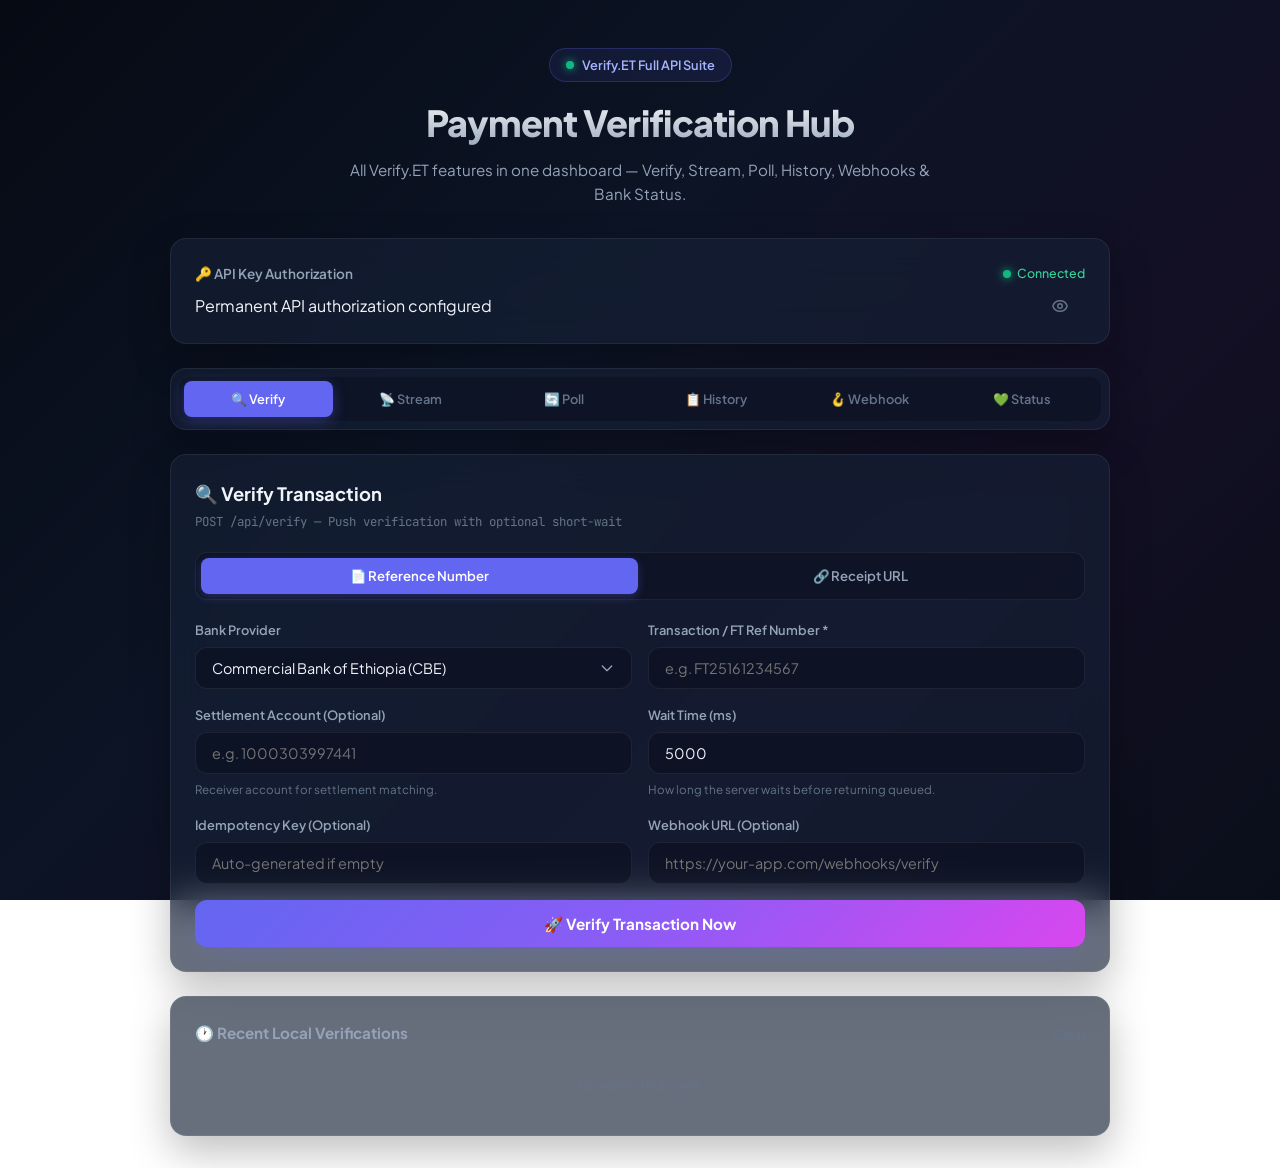
==== commit 5f4c61ea: "Add files via upload" ====
--- a/index.html
+++ b/index.html
@@ -22,13 +22,13 @@
     <!-- API Config Card -->
     <div class="glass-card">
       <div class="api-bar">
-        <label for="apiKeyInput">
+        <label>
           <span>🔑 API Key Authorization</span>
           <span class="status-dot-label"><span class="dot"></span> Connected</span>
         </label>
         <div class="input-wrapper">
-          <input type="password" id="apiKeyInput" value="" placeholder="VERIFY_BANK_ET_..." autocomplete="off">
-          <button type="button" class="toggle-btn" id="toggleApiKey" title="Toggle visibility">
+          <div class="api-configured">Permanent API authorization configured</div>
+          <button type="button" class="toggle-btn" id="toggleApiKey" title="Toggle visibility" hidden>
             <svg width="18" height="18" fill="none" stroke="currentColor" viewBox="0 0 24 24"><path stroke-linecap="round" stroke-linejoin="round" stroke-width="2" d="M15 12a3 3 0 11-6 0 3 3 0 016 0z"/><path stroke-linecap="round" stroke-linejoin="round" stroke-width="2" d="M2.458 12C3.732 7.943 7.523 5 12 5c4.478 0 8.268 2.943 9.542 7-1.274 4.057-5.064 7-9.542 7-4.477 0-8.268-2.943-9.542-7z"/></svg>
           </button>
         </div>
--- a/styles.css
+++ b/styles.css
@@ -297,11 +297,15 @@
   transition: border-color 0.2s ease;
 }
 .status-card.up { border-color: var(--success-border); }
+.status-card.degraded { border-color: var(--warning-border); }
 .status-card.down { border-color: var(--danger-border); }
+.status-card.unknown { border-color: var(--border-color); }
 .status-card .status-name { font-weight: 700; font-size: 0.9rem; margin-bottom: 0.3rem; }
 .status-card .status-indicator { font-size: 0.8rem; font-weight: 600; }
 .status-card.up .status-indicator { color: var(--success-text); }
+.status-card.degraded .status-indicator { color: var(--warning-text); }
 .status-card.down .status-indicator { color: var(--danger-text); }
+.status-card.unknown .status-indicator { color: var(--text-muted); }
 
 /* Spinner */
 .spinner { width: 18px; height: 18px; border: 3px solid rgba(255,255,255,0.2); border-radius: 50%; border-top-color: #fff; animation: spin 0.7s linear infinite; }
